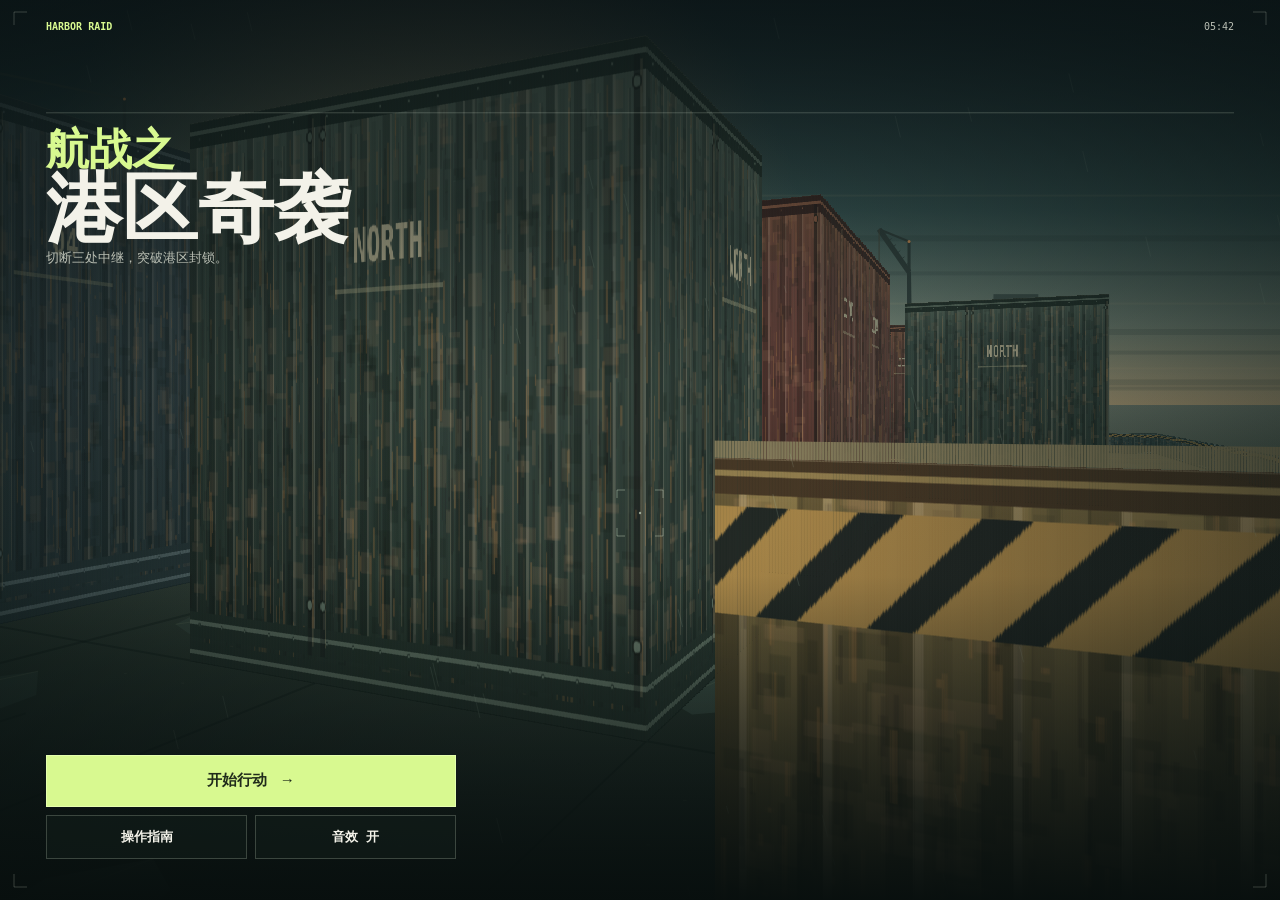
==== harbor-raid.html @ 4935d46f "Publish Harbor Raid mobile playtest" ====
<!doctype html>
<html lang="zh-CN">
<head>
<meta charset="utf-8">
<meta name="viewport" content="width=device-width,initial-scale=1,viewport-fit=cover">
<meta name="theme-color" content="#101e1b">
<title>航战之港区奇袭</title>
<meta name="description" content="竖屏第一人称港区行动。切断三处中继，突破封锁，登船撤离。">
<style>
:root{color-scheme:dark;background:#101e1b}
*{box-sizing:border-box}
html,body{margin:0;width:100%;height:100%;overflow:hidden;overscroll-behavior:none}
body{font-family:system-ui,sans-serif;-webkit-user-select:none;user-select:none}
#field{position:absolute;inset:0;width:100%;height:100%;display:block;touch-action:none;-webkit-tap-highlight-color:transparent}
#safe{position:fixed;visibility:hidden;pointer-events:none;top:env(safe-area-inset-top);right:env(safe-area-inset-right);bottom:env(safe-area-inset-bottom);left:env(safe-area-inset-left)}
#fallback{position:absolute;left:16px;right:16px;bottom:16px;color:#f2d0ad;background:#36261b;padding:14px;font-size:14px}
</style>
</head>
<body>
<canvas id="field" aria-label="航战之港区奇袭，第一人称射击游戏。按回车开始，用 WASD 移动。触屏可长按左下方向键移动、拖动右侧转向。"></canvas>
<div id="safe"></div>
<noscript><p id="fallback">请开启 JavaScript 后重新打开游戏。</p></noscript>
<script>
(() => {
'use strict';
const modules={
"mission.js":function(require,module){
'use strict';

const WIDTH = 36;
const HEIGHT = 29;
const START = { x: 4.5, y: 23.5, yaw: -0.42 };
const BOAT = { x: 32.5, y: 25.5, id: '撤', name: '撤离艇' };
const RELAYS = [
  { x: 11.5, y: 16.5, id: 'A', name: '集装箱堆场' },
  { x: 24.5, y: 9.5, id: 'B', name: '维修仓库' },
  { x: 30.5, y: 19.5, id: 'C', name: '南侧码头' },
];

const grid = Array.from({ length: HEIGHT }, () => new Uint8Array(WIDTH));
function fill(x, y, w, h, material) {
  for (let row = y; row < y + h; row++) grid[row].fill(material, x, x + w);
}
fill(0, 0, WIDTH, 1, 4);
fill(0, HEIGHT - 1, WIDTH, 1, 6);
fill(0, 0, 1, HEIGHT, 4);
fill(WIDTH - 1, 0, 1, HEIGHT, 6);

// Container rows, warehouse walls with three entrances, and quay cargo.
[
  [2, 13, 3, 8, 2], [6, 10, 6, 2, 1], [7, 14, 3, 3, 3],
  [8, 19, 2, 3, 2], [12, 20, 5, 2, 1], [13, 13, 2, 6, 2],
  [16, 8, 2, 8, 3], [11, 5, 6, 2, 2], [3, 5, 3, 4, 1],
  [20, 5, 10, 1, 4], [20, 6, 1, 3, 4], [20, 12, 1, 2, 4],
  [21, 13, 3, 1, 4], [27, 13, 3, 1, 4], [29, 6, 1, 5, 4],
  [29, 12, 1, 1, 4], [22, 7, 2, 1, 5], [26, 10, 2, 1, 5],
  [20, 17, 5, 2, 3], [19, 22, 3, 3, 2], [25, 20, 2, 3, 1],
  [29, 16, 4, 1, 2], [29, 22, 2, 1, 5], [31, 7, 2, 3, 3],
  [13, 25, 3, 1, 5], [24, 25, 2, 1, 5], [33, 22, 1, 2, 5],
  [6, 23, 2, 1, 5],
].forEach(args => fill(...args));

const SPAWNS = [
  [9.5, 12.5], [16.5, 17.5], [13.5, 23.5], [19.5, 10.5],
  [25.5, 15.5], [27.5, 7.5], [32.5, 13.5], [28.5, 24.5],
  [33.5, 19.5], [8.5, 6.5], [18.5, 24.5],
];
const WAVES = [
  ['gull', 'hound', 'gull', 'gull'],
  ['gull', 'hound', 'gull', 'hound', 'gull'],
  ['hound', 'gull', 'gull', 'hound', 'gull', 'hound', 'gull'],
];
const TYPES = {
  gull: { hp: 46, speed: 1.55, reach: 11, damage: 8, radius: 0.58, height: 2.18, interval: 2.35 },
  hound: { hp: 76, speed: 2.7, reach: 1.35, damage: 16, radius: 0.55, height: 0.72, interval: 1.12 },
};
const RADIO = [
  '第一处已断开。敌方增援正在接近。',
  '第二处已断开。小心两侧夹击。',
  '三处中继全部断开。去南侧登船，别停下来。',
];
const MAGAZINE = 24;
const RELOAD = 1.26;
const CUT_TIME = 2.4;
const USE_RANGE = 1.82;
const MAX_NAV = 68;
const TAU = Math.PI * 2;

const clamp = (v, min, max) => Math.max(min, Math.min(max, v));
const angle = v => Math.atan2(Math.sin(v), Math.cos(v));
const distance = (a, b) => Math.hypot(a.x - b.x, a.y - b.y);
const materialAt = (x, y) => grid[y]?.[x] ?? 4;
const walkable = (x, y, r = 0.22) =>
  !materialAt(Math.floor(x - r), Math.floor(y - r)) &&
  !materialAt(Math.floor(x + r), Math.floor(y - r)) &&
  !materialAt(Math.floor(x - r), Math.floor(y + r)) &&
  !materialAt(Math.floor(x + r), Math.floor(y + r));

function ray(x, y, dx, dy, skipCrates = false) {
  let mx = Math.floor(x), my = Math.floor(y);
  const sx = dx < 0 ? -1 : 1, sy = dy < 0 ? -1 : 1;
  const ix = Math.abs(1 / dx), iy = Math.abs(1 / dy);
  let tx = (dx < 0 ? x - mx : mx + 1 - x) * ix;
  let ty = (dy < 0 ? y - my : my + 1 - y) * iy;
  if (!dx) tx = Infinity;
  if (!dy) ty = Infinity;
  for (let i = 0; i < WIDTH + HEIGHT; i++) {
    let side, depth;
    if (tx < ty) { depth = tx; tx += ix; mx += sx; side = 0; }
    else { depth = ty; ty += iy; my += sy; side = 1; }
    const material = materialAt(mx, my);
    if (material && (!skipCrates || material !== 5)) {
      const u = side ? x + dx * depth : y + dy * depth;
      return { depth, material, side, u: u - Math.floor(u), mx, my };
    }
  }
  return { depth: 64, material: 4, side: 0, u: 0, mx, my };
}
function clear(a, b) {
  const d = distance(a, b);
  if (d < 0.03) return true;
  return ray(a.x, a.y, (b.x - a.x) / d, (b.y - a.y) / d).depth > d - 0.06;
}
function slide(body, dx, dy, radius) {
  if (walkable(body.x + dx, body.y, radius)) body.x += dx;
  if (walkable(body.x, body.y + dy, radius)) body.y += dy;
}

function route(from, to) {
  if (!walkable(to.x, to.y)) return null;
  if (clear(from, to)) {
    let direct = true;
    const steps = Math.ceil(distance(from, to) * 5);
    for (let i = 1; i <= steps; i++) {
      if (!walkable(from.x + (to.x - from.x) * i / steps, from.y + (to.y - from.y) * i / steps)) {
        direct = false;
        break;
      }
    }
    if (direct) return [to];
  }
  const start = Math.floor(from.y) * WIDTH + Math.floor(from.x);
  const goal = Math.floor(to.y) * WIDTH + Math.floor(to.x);
  if (start === goal) return [to];
  const previous = new Int16Array(WIDTH * HEIGHT).fill(-1);
  const queue = new Int16Array(WIDTH * HEIGHT);
  let head = 0, tail = 1;
  queue[0] = start;
  previous[start] = start;
  while (head < tail && previous[goal] === -1) {
    const id = queue[head++];
    for (const step of [1, -1, WIDTH, -WIDTH]) {
      const next = id + step;
      if (next < 0 || next >= previous.length || previous[next] !== -1) continue;
      if (materialAt(next % WIDTH, Math.floor(next / WIDTH))) continue;
      previous[next] = id;
      queue[tail++] = next;
    }
  }
  if (previous[goal] === -1) return null;
  const result = [to];
  for (let id = previous[goal]; id !== start; id = previous[id]) {
    result.push({ x: id % WIDTH + 0.5, y: Math.floor(id / WIDTH) + 0.5 });
  }
  return result.reverse();
}

class Mission {
  constructor(feedback) {
    this.feedback = feedback;
    this.mode = 'title';
    this.best = 0;
    this.reset();
  }

  reset() {
    this.player = { ...START, hp: 100, hurtAt: -99, pitch: 0 };
    this.relays = RELAYS.map(relay => ({ ...relay, cut: false }));
    this.path = [];
    this.destination = null;
    this.units = [];
    this.bolts = [];
    this.effects = [];
    this.queue = [];
    this.time = 0;
    this.cutCount = 0;
    this.interaction = null;
    this.ammo = MAGAZINE;
    this.reserve = 120;
    this.reload = 0;
    this.cooldown = 0;
    this.shots = 0;
    this.hits = 0;
    this.weakHits = 0;
    this.kills = 0;
    this.walk = 0;
    this.stepDistance = 0;
    this.motion = 0;
    this.flash = 0;
    this.hitFlash = 0;
    this.hitWeak = false;
    this.hurtFlash = 0;
    this.hurtAngle = 0;
    this.target = null;
    this.radio = '';
    this.radioUntil = 0;
    this.notice = '';
    this.noticeUntil = 0;
    this.firstContact = false;
    this.lowHealth = false;
    this.pursuit = 0;
    this.nextPursuit = 0;
    this.seed = 4207;
  }

  random() {
    this.seed = (Math.imul(this.seed, 1664525) + 1013904223) >>> 0;
    return this.seed / 4294967296;
  }

  deploy() {
    this.reset();
    this.mode = 'play';
    this.say('切断三处中继，再到南侧码头登船。', 5);
    this.spawn('gull', { x: 10.1, y: 21.8 }, true);
    this.spawn('gull', { x: 23.5, y: 15.6 }, true);
    this.spawn('hound', { x: 16.5, y: 17.5 }, true);
  }

  say(message, seconds = 4) {
    this.radio = message;
    this.radioUntil = this.time + seconds;
  }

  show(message, seconds = 2) {
    this.notice = message;
    this.noticeUntil = this.time + seconds;
  }

  go(x, y) {
    const to = { x, y };
    const path = route(this.player, to);
    if (!path) { this.show('该处无法通行'); return false; }
    if (path.length > MAX_NAV) { this.show('请选近一点的地面'); return false; }
    this.interaction = null;
    this.destination = to;
    this.path = path;
    return true;
  }

  stop() {
    this.path = [];
    this.destination = null;
  }

  nearby() {
    if (this.cutCount === this.relays.length && distance(this.player, BOAT) < 2.05 && clear(this.player, BOAT)) return BOAT;
    return this.relays.find(relay => !relay.cut && distance(this.player, relay) <= USE_RANGE && clear(this.player, relay));
  }

  use() {
    const objective = this.nearby();
    if (!objective || this.interaction) return;
    this.stop();
    if (objective === BOAT) {
      this.mode = 'win';
      this.best = !this.best ? this.time : Math.min(this.best, this.time);
      this.feedback('win', this.best);
      return;
    }
    this.interaction = { objective, elapsed: 0 };
    this.feedback('use');
  }

  spawn(type, position, patrol = false) {
    const spec = TYPES[type];
    this.units.push({
      ...position, type, hp: spec.hp, max: spec.hp, phase: this.random() * TAU,
      rest: 0.55 + this.random() * 0.75, alert: !patrol, origin: position,
      heading: 0, hit: 0, wind: 0, path: [], repath: 0, stuck: 0,
    });
  }

  wave() {
    const p = this.player;
    const available = SPAWNS.map(([x, y]) => ({ x, y }))
      .filter(at => distance(p, at) > 6)
      .sort((a, b) => {
        const score = point => Math.abs(distance(p, point) - 9) + (clear(p, point) ? 4 : 0);
        return score(a) - score(b);
      });
    WAVES[this.cutCount - 1].forEach((type, index) => {
      this.queue.push({ type, position: available[index % available.length], at: this.time + 1.35 + index * 0.8 });
    });
    this.say(RADIO[this.cutCount - 1]);
    this.show('检测到增援', 2.5);
  }

  completeCut() {
    const relay = this.interaction.objective;
    relay.cut = true;
    this.interaction = null;
    this.cutCount++;
    this.reserve += 20;
    this.feedback(this.cutCount === this.relays.length ? 'relay-all' : 'relay');
    this.wave();
    if (this.cutCount === this.relays.length) {
      this.pursuit = 4;
      this.nextPursuit = this.time + 10;
    }
  }

  damage(amount, source) {
    if (this.mode !== 'play') return;
    this.player.hp = Math.max(0, this.player.hp - amount);
    this.player.hurtAt = this.time;
    this.hurtFlash = 0.45;
    this.hurtAngle = angle(Math.atan2(source.y - this.player.y, source.x - this.player.x) - this.player.yaw);
    this.feedback('hurt');
    if (this.player.hp <= 0) { this.mode = 'lost'; this.feedback('death'); }
    if (this.player.hp < 31 && !this.lowHealth) {
      this.lowHealth = true;
      this.say('生命过低。绕到掩体后，脱离火力即可恢复。');
    }
  }

  movePlayer(dt, input) {
    const p = this.player;
    const beforeX = p.x, beforeY = p.y;
    const speed = 4.15;
    if (input.forward || input.strafe) {
      this.stop();
      this.interaction = null;
      const scale = speed * dt / Math.max(1, Math.hypot(input.forward, input.strafe));
      slide(p, (Math.cos(p.yaw) * input.forward - Math.sin(p.yaw) * input.strafe) * scale,
        (Math.sin(p.yaw) * input.forward + Math.cos(p.yaw) * input.strafe) * scale, 0.22);
    } else if (this.path.length) {
      const next = this.path[0];
      const d = distance(p, next);
      if (d <= speed * dt) {
        p.x = next.x;
        p.y = next.y;
        this.path.shift();
        if (!this.path.length) this.destination = null;
      } else {
        const scale = speed * dt / d;
        slide(p, (next.x - p.x) * scale, (next.y - p.y) * scale, 0.22);
        if (Math.hypot(p.x - beforeX, p.y - beforeY) < 0.001) this.stop();
      }
    }
    const traveled = Math.hypot(p.x - beforeX, p.y - beforeY);
    this.motion += ((traveled > 0.003 ? 1 : 0) - this.motion) * Math.min(1, dt * 12);
    this.walk += traveled * 3;
    this.stepDistance += traveled;
    if (this.stepDistance >= 1.75) {
      this.stepDistance -= 1.75;
      this.feedback('step');
    }
  }

  findTarget() {
    const p = this.player;
    let best = null;
    for (const unit of this.units) {
      const d = distance(p, unit);
      if (d > 18 || d < 0.05) continue;
      const turn = Math.abs(angle(Math.atan2(unit.y - p.y, unit.x - p.x) - p.yaw));
      const spec = TYPES[unit.type];
      const height = spec.height + (unit.type === 'gull' ? Math.sin(this.time * 4 + unit.phase) * 0.15 : 0);
      const elevation = Math.atan2(height - 1.55, d) - p.pitch;
      const horizontal = Math.atan2(spec.radius, d) + 0.065;
      const vertical = Math.atan2(unit.type === 'gull' ? 0.32 : 0.38, d) + 0.085;
      if (turn > horizontal || Math.abs(elevation) > vertical || !clear(p, unit)) continue;
      const score = turn + Math.abs(elevation) * 0.55 + d * 0.007;
      if (!best || score < best.score) {
        const weak = turn < horizontal * 0.42 && Math.abs(elevation) < vertical * 0.48;
        best = { unit, weak, score };
      }
    }
    return best;
  }

  combat(dt, manualFire) {
    this.target = this.findTarget();
    this.cooldown = Math.max(0, this.cooldown - dt);
    if (this.reload > 0) {
      const before = this.reload;
      this.reload -= dt;
      if (before > .53 && this.reload <= .53) this.feedback('reload-in');
      if (before > .18 && this.reload <= .18) this.feedback('reload-bolt');
      if (this.reload <= 0) {
        const count = Math.min(MAGAZINE - this.ammo, this.reserve);
        this.reserve -= count;
        this.ammo += count;
        this.reload = 0;
      }
      return;
    }
    if (this.ammo < MAGAZINE && this.reserve > 0 && (!this.ammo || (!this.target && this.ammo <= 8))) {
      this.reload = RELOAD;
      this.feedback('reload-out');
      return;
    }
    if ((!this.target && !manualFire) || this.cooldown > 0 || !this.ammo) return;
    this.cooldown = 0.19;
    this.ammo--;
    this.shots++;
    this.flash = 0.085;
    this.feedback('shot');
    const target = this.target;
    if (!target) return;
    const unit = target.unit;
    const damage = target.weak ? 42 : 24;
    unit.hp -= damage;
    unit.alert = true;
    unit.hit = 0.12;
    this.feedback('hit');
    this.hits++;
    if (target.weak) this.weakHits++;
    this.hitFlash = 0.22;
    this.hitWeak = target.weak;
    if (unit.hp <= 0) {
      this.kills++;
      this.reserve += unit.type === 'hound' ? 9 : 5;
      this.effects.push({ x: unit.x, y: unit.y, height: TYPES[unit.type].height, end: this.time + 0.5 });
      this.units.splice(this.units.indexOf(unit), 1);
      this.target = null;
      this.show(target.weak ? '弱点命中 · 已摧毁' : '目标已摧毁', 1.2);
      this.feedback(unit.type + '-kill');
    }
  }

  enemies(dt) {
    const p = this.player;
    if (this.queue.length && this.units.length < 9 && this.queue[0].at <= this.time) {
      const incoming = this.queue.shift();
      this.spawn(incoming.type, incoming.position);
    }
    if (this.pursuit && this.time >= this.nextPursuit && this.units.length < 5 && !this.queue.length) {
      const at = SPAWNS.map(([x, y]) => ({ x, y })).filter(pos => distance(p, pos) > 6)
        .sort((a, b) => distance(p, a) - distance(p, b))[0];
      if (at) this.spawn(this.pursuit % 2 ? 'hound' : 'gull', at);
      this.pursuit--;
      this.nextPursuit = this.time + 7;
    }
    for (const unit of this.units) {
      const spec = TYPES[unit.type], d = distance(p, unit);
      const visible = d < 16 && clear(unit, p);
      unit.hit = Math.max(0, unit.hit - dt);
      if (visible && d < 11) unit.alert = true;
      if (!unit.alert) {
        const orbit = { x: unit.origin.x + Math.sin(this.time * 0.8 + unit.phase) * 0.48,
          y: unit.origin.y + Math.cos(this.time * 0.8 + unit.phase) * 0.48 };
        slide(unit, (orbit.x - unit.x) * dt, (orbit.y - unit.y) * dt, 0.23);
        continue;
      }
      if (!this.firstContact && visible) {
        this.firstContact = true;
        this.feedback('alert');
        this.say('发现机械飞鸥与猎犬。准星靠近敌人时自动开火。', 4);
      }
      unit.rest -= dt;
      if (unit.wind > 0) {
        unit.wind -= dt;
        if (unit.wind <= 0 && visible && d <= spec.reach + 0.2) {
          this.feedback(unit.type + '-fire');
          if (unit.type === 'hound') this.damage(spec.damage, unit);
          else this.bolts.push({ x: unit.x, y: unit.y, height: 2.02,
            dx: (p.x - unit.x) / d, dy: (p.y - unit.y) / d, ttl: 1.4, source: { x: unit.x, y: unit.y } });
        }
        continue;
      }
      if (visible && d < spec.reach && unit.rest <= 0) {
        unit.wind = unit.type === 'gull' ? 0.56 : 0.33;
        unit.rest = spec.interval + this.random() * 0.48;
        continue;
      }
      const gap = unit.type === 'gull' ? 6.0 : 0.85;
      if (visible && d < gap) continue;
      unit.repath -= dt;
      if (unit.repath <= 0) {
        unit.path = route(unit, p) || [];
        unit.repath = 0.7 + this.random() * 0.45;
      }
      const next = unit.path[0];
      if (!next) continue;
      const step = distance(unit, next);
      if (step < 0.13) { unit.path.shift(); continue; }
      const stride = Math.min(step, spec.speed * dt);
      const before = { x: unit.x, y: unit.y };
      slide(unit, (next.x - unit.x) * stride / step, (next.y - unit.y) * stride / step, 0.2);
      unit.stuck = distance(before, unit) < 0.001 ? unit.stuck + dt : 0;
      if (unit.stuck > 0.2) unit.repath = 0;
    }
    this.bolts = this.bolts.filter(bolt => {
      bolt.ttl -= dt;
      const stride = 10.5 * dt;
      if (ray(bolt.x, bolt.y, bolt.dx, bolt.dy).depth < stride) return false;
      bolt.x += bolt.dx * stride;
      bolt.y += bolt.dy * stride;
      bolt.height = Math.max(1.35, bolt.height - dt * 0.62);
      if (distance(p, bolt) < 0.38) { this.damage(TYPES.gull.damage, bolt.source); return false; }
      return bolt.ttl > 0;
    });
    this.effects = this.effects.filter(effect => effect.end > this.time);
  }

  update(dt, input) {
    if (this.mode !== 'play') return;
    const p = this.player;
    this.time += dt;
    this.flash = Math.max(0, this.flash - dt);
    this.hitFlash = Math.max(0, this.hitFlash - dt);
    this.hurtFlash = Math.max(0, this.hurtFlash - dt);
    this.movePlayer(dt, input);
    if (this.interaction) {
      if (this.nearby() !== this.interaction.objective) this.interaction = null;
      else {
        this.interaction.elapsed += dt;
        if (this.interaction.elapsed >= CUT_TIME) this.completeCut();
      }
    }
    this.combat(dt, input.fire);
    this.enemies(dt);
    if (this.time - p.hurtAt > 4 && this.mode === 'play') p.hp = Math.min(100, p.hp + dt * 25);
  }
}

module.exports = { Mission, WIDTH, HEIGHT, RELAYS, BOAT, TYPES, CUT_TIME, MAGAZINE,
  clamp, angle, distance, ray, clear, materialAt, walkable, route };

},
"view.js":function(require,module){
'use strict';

const { WIDTH, HEIGHT, BOAT, TYPES, CUT_TIME, MAGAZINE, clamp, angle, distance, ray, materialAt } = require('./mission.js');

const C = {
  text: '#f3f2e9', muted: '#b9beb3', dim: '#8a938c', mint: '#d8f990',
  orange: '#ffb45f', red: '#ff765a', line: 'rgba(216,230,208,.22)', plate: 'rgba(13,22,21,.86)',
};
const WALLS = [
  null, ['#815045', '#ae6e50', '#462a25', 3.45], ['#46574e', '#718372', '#29362e', 3.25],
  ['#52626b', '#75888b', '#303f43', 3.75], ['#4c5049', '#6a7065', '#292e2d', 4.1],
  ['#74643f', '#9c8552', '#4b3a27', 1.45], ['#3f5554', '#688380', '#293d3d', 0.65],
];
const FONT = 'sans-serif';
const MONO = 'monospace';
const EYE = 1.55;

function shape(ctx, points, fill, stroke, lineWidth = 1) {
  ctx.beginPath();
  points.forEach(([x, y], i) => i ? ctx.lineTo(x, y) : ctx.moveTo(x, y));
  ctx.closePath();
  if (fill) { ctx.fillStyle = fill; ctx.fill(); }
  if (stroke) { ctx.lineWidth = lineWidth; ctx.strokeStyle = stroke; ctx.stroke(); }
}
function line(ctx, x, y, toX, toY, color, width = 1) {
  ctx.beginPath(); ctx.moveTo(x, y); ctx.lineTo(toX, toY);
  ctx.lineWidth = width; ctx.strokeStyle = color; ctx.stroke();
}
function rect(ctx, x, y, w, h, fill) {
  if (w <= 0 || h <= 0) return;
  ctx.fillStyle = fill; ctx.fillRect(x, y, w, h);
}
function label(ctx, text, x, y, opts = {}) {
  ctx.fillStyle = opts.color || C.text;
  ctx.font = `${opts.weight || 500} ${opts.size || 12}px ${opts.mono ? MONO : FONT}`;
  ctx.textAlign = opts.align || 'left';
  ctx.textBaseline = 'middle';
  ctx.fillText(String(text), x, y, opts.max || 2000);
}
function gradient(ctx, x, y, toX, toY, stops) {
  const result = ctx.createLinearGradient(x, y, toX, toY);
  stops.forEach(([position, color]) => result.addColorStop(position, color));
  return result;
}
function circle(ctx, x, y, r, color, stroke, width = 1) {
  ctx.beginPath(); ctx.arc(x, y, r, 0, 2 * Math.PI);
  if (color) { ctx.fillStyle = color; ctx.fill(); }
  if (stroke) { ctx.strokeStyle = stroke; ctx.lineWidth = width; ctx.stroke(); }
}
function diamond(ctx, x, y, r, fill, stroke) {
  shape(ctx, [[x, y-r], [x+r, y], [x, y+r], [x-r, y]], fill, stroke);
}
function brackets(ctx, x, y, w, h, color, n = 7) {
  for (const [cx, cy, sx, sy] of [[x,y,1,1], [x+w,y,-1,1], [x,y+h,1,-1], [x+w,y+h,-1,-1]]) {
    line(ctx, cx, cy, cx + sx*n, cy, color);
    line(ctx, cx, cy, cx, cy + sy*n, color);
  }
}
function formatTime(s) {
  return `${String(Math.floor(s / 60)).padStart(2, '0')}:${String(Math.floor(s % 60)).padStart(2, '0')}`;
}
function seeded(seed) {
  let state = seed;
  return () => {
    state = (Math.imul(state, 1664525) + 1013904223) >>> 0;
    return state / 4294967296;
  };
}

function wallTexture(surface, id, variant) {
  const ctx = surface.getContext('2d'), w = 64, h = 128;
  const [base, light, dark] = WALLS[id], rng = seeded(id * 71 + variant * 173);
  ctx.scale(surface.width / w, surface.height / h);
  rect(ctx, 0, 0, w, h, gradient(ctx, 0, 0, 0, h, [[0, light], [0.2, base], [1, dark]]));
  for (let x = 0; x < w; x += id === 4 ? 16 : 10) {
    rect(ctx, x, 6, 3, h - 12, 'rgba(0,0,0,.25)');
    rect(ctx, x+3, 6, 1, h - 12, 'rgba(255,233,203,.18)');
    rect(ctx, x+5, 7, 2, h - 16, 'rgba(0,0,0,.07)');
  }
  for (let i = 0; i < 180; i++) {
    const x = rng()*w, y = rng()*h;
    rect(ctx, x, y, 1+rng()*5, 1+rng()*6, i % 2 ? 'rgba(225,174,123,.12)' : 'rgba(21,24,22,.17)');
  }
  for (let i = 0; i < 310; i++) {
    const x = rng() * w, y = 4 + rng() * 118;
    const stain = i % 3 ? 'rgba(31,25,21,.19)' : 'rgba(215,147,85,.29)';
    rect(ctx, x, y, .28 + rng() * .55, .6 + rng() * 16, stain);
  }
  for (const y of [0, 116, 123]) {
    rect(ctx, 0, y, w, 6, dark);
    rect(ctx, 0, y+2, w, 1, light);
  }
  if (id < 4 && variant === 0) {
    label(ctx, ['','JI MAO','NORTH','04'][id], 32, 34, { size: 10, color: '#d9cfab', align: 'center', mono: true, weight: 800 });
    rect(ctx, 9, 42, 46, 1, 'rgba(219,211,167,.42)');
  }
  if (id <= 3) {
    for (let x=8; x<w; x+=10) {
      rect(ctx,x,9,.35,104,'rgba(222,192,151,.24)');
      rect(ctx,x+.65,9,.32,104,'rgba(23,24,21,.24)');
    }
    for (const y of [4,119]) {
      for (let x=5; x<w; x+=12) circle(ctx,x,y,.46,light,dark,.23);
    }
    const edge = variant === 0 ? 2 : 60;
    rect(ctx,edge,3,2,119,'rgba(27,28,24,.42)');
    rect(ctx,edge+2,4,.7,116,'rgba(220,194,148,.28)');
    for (const y of [8,111]) circle(ctx,edge+1,y,1.25,light,'rgba(23,26,22,.72)',.5);
  }
  if (id === 4 && variant === 1) {
    rect(ctx, 4, 17, 56, 29, '#292f2d');
    for (let i = 0; i < 4; i++) rect(ctx, 7+i*13, 20, 10, 22, i === 2 ? '#6c7260' : '#3b4b43');
  }
  if (id >= 5) {
    rect(ctx, 0, 8, w, 18, '#242926');
    for (let i = -16; i < 68; i += 13) shape(ctx, [[i,26],[i+8,26],[i+20,8],[i+12,8]], '#b18c4c');
  }
}

function unitSprite(surface, kind, hot) {
  const ctx = surface.getContext('2d');
  ctx.scale(surface.width / 128, surface.height / 90);
  const glow = hot ? '#ffead0' : '#ff6846';
  const metal = hot ? '#c98c64' : '#7a8377';
  const dark = '#222a2a', edge = '#c4b89e';
  const g = ctx.createRadialGradient(64, 45, 0, 64, 45, hot ? 52 : 28);
  g.addColorStop(0, hot ? 'rgba(255,111,60,.63)' : 'rgba(255,105,62,.27)');
  g.addColorStop(1, 'rgba(255,105,62,0)');
  circle(ctx,64,45,hot ? 52 : 28,g);
  if (kind === 'gull') {
    shape(ctx, [[4,33],[25,29],[51,39],[77,39],[104,29],[124,33],[112,49],[87,52],[71,60],[56,60],[41,52],[16,49]], dark, '#141a19', 2);
    shape(ctx, [[7,33],[28,32],[53,42],[48,49],[27,44],[14,43]], metal, '#a39f84');
    shape(ctx, [[121,33],[100,32],[75,42],[80,49],[101,44],[114,43]], metal, '#a39f84');
    for (const x of [18, 27, 92, 101]) rect(ctx,x,39,9,2,'#383e3b');
    shape(ctx, [[53,38],[64,28],[75,38],[78,49],[70,59],[57,59],[50,49]], '#4b5045', edge, 1.5);
    shape(ctx, [[53,51],[59,47],[69,47],[75,51],[69,58],[59,58]], '#191b1a');
    circle(ctx,64,47,hot ? 8 : 5,'#a44032', '#f39160', 2);
    circle(ctx,64,47,hot ? 4 : 2.7,glow);
    rect(ctx,17,45,9,2,'#f99651'); rect(ctx,102,45,9,2,'#f99651');
  } else {
    shape(ctx, [[20,59],[31,37],[44,42],[39,61],[33,73],[36,87],[20,87],[16,78]], dark, '#1a1c1a', 2);
    shape(ctx, [[108,59],[97,37],[84,42],[89,61],[95,73],[92,87],[108,87],[112,78]], dark, '#1a1c1a', 2);
    shape(ctx, [[28,39],[43,30],[85,30],[100,39],[101,53],[87,64],[41,64],[27,53]], '#424b43', '#91927d', 2);
    shape(ctx, [[39,52],[47,36],[58,42],[70,42],[81,36],[89,52],[82,70],[70,75],[58,75],[46,70]], metal, dark, 2);
    shape(ctx, [[49,55],[57,49],[71,49],[79,55],[75,62],[53,62]], dark);
    line(ctx,53,56,60,58,glow,2.5); line(ctx,68,58,75,56,glow,2.5);
    rect(ctx,59,66,10,4,'#252724');
    for (const x of [26,101]) circle(ctx,x,56,4,'#ab8260','#343b36',2);
  }
}

function relaySprite(surface, cut) {
  const ctx = surface.getContext('2d');
  ctx.scale(surface.width / 96, surface.height / 116);
  const signal = cut ? '#d8f990' : '#ff9c53';
  const halo = ctx.createRadialGradient(48,39,0,48,39,40);
  halo.addColorStop(0, cut ? 'rgba(190,255,125,.25)' : 'rgba(255,140,64,.43)');
  halo.addColorStop(1, 'rgba(255,140,64,0)');
  circle(ctx,48,39,40,halo);
  shape(ctx, [[16,107],[30,97],[75,97],[83,107],[73,115],[27,115]], '#222c27', '#4b5e54', 2);
  shape(ctx, [[24,56],[37,47],[77,49],[76,105],[27,105]], '#252e2a', '#161c1b', 3);
  shape(ctx, [[27,56],[64,56],[64,104],[27,104]], '#596555', '#86917b', 2);
  shape(ctx, [[64,56],[77,49],[76,105],[64,104]], '#333f38', '#536451', 1.5);
  rect(ctx,34,62,23,17,'#242e27'); rect(ctx,37,65,17,10,signal);
  rect(ctx,39,67,12,1,'#252c24'); rect(ctx,39,71,7,1,'#252c24');
  for (let i=0;i<5;i++) rect(ctx,34,85+i*3,23,1,'#2e3931');
  line(ctx,57,49,57,15,'#191e1c',4); line(ctx,57,15,65,8,'#777e69',2);
  circle(ctx,65,8,3,signal);
}

function boatSprite(surface) {
  const ctx = surface.getContext('2d');
  ctx.scale(surface.width / 140, surface.height / 122);
  shape(ctx, [[4,95],[34,102],[110,102],[136,91],[133,106],[120,119],[28,119],[13,111]], '#465c52', '#141f1d', 2);
  shape(ctx, [[27,101],[39,87],[100,87],[120,98],[104,107],[39,107]], '#838879', '#acaa8c', 1);
  shape(ctx, [[52,91],[54,60],[88,60],[103,91]], '#b6ad93', '#323f36', 2);
  shape(ctx, [[59,67],[84,67],[93,80],[59,80]], '#344b47', '#788a76', 1);
  line(ctx,68,61,68,32,'#a7b19a',2); line(ctx,56,39,86,39,'#a7b19a',2);
  circle(ctx,68,32,4,'#d8f990');
  line(ctx,19,111,126,111,'#e3aa5a',2);
}

class View {
  constructor(ctx, createSurface) {
    this.ctx = ctx;
    this.buttons = [];
    this.textures = WALLS.map((material, id) => material && [0,1].map(variant => {
      const surface = createSurface(256,512);
      wallTexture(surface,id,variant);
      return surface;
    }));
    this.sprites = {};
    for (const kind of ['gull','hound','relay','boat']) {
      this.sprites[kind] = [false,true].map(hot => {
        const surface = createSurface(kind === 'relay' ? 288 : kind === 'boat' ? 420 : 384, kind === 'relay' ? 348 : kind === 'boat' ? 366 : 270);
        if (kind === 'relay') relaySprite(surface,hot);
        else if (kind === 'boat') boatSprite(surface);
        else unitSprite(surface,kind,hot);
        return surface;
      });
    }
    const rng = seeded(1130);
    this.rain = Array.from({length:52}, () => [rng(),rng(),rng(),rng()]);
    this.grain = Array.from({length:100}, () => [rng(),rng(),rng()]);
    this.puddles = [];
    for (let y=2; y<HEIGHT-1; y+=2) {
      for (let x=2; x<WIDTH-1; x+=2) {
        const px=x+rng(), py=y+rng();
        if (materialAt(Math.floor(px),Math.floor(py))) continue;
        this.puddles.push([px,py,.2+rng()*.75,.18+rng()*.5,rng()]);
      }
    }
    this.cranes = [
      [11,-4,8,11], [22,-2,10,9], [31,3,8,10], [38,12,10,12], [40,20,7,9], [35,34,9,11],
    ];
    this.gantry = [
      [22,1,5], [25,1,6.2], [30,2,5.2], [32,2,6.5], [34,3,4.8], [39,5,5], [40,9,4], [42,15,5], [41,24,6],
    ];
  }

  resize(w, h, safe, highQuality, rayStep) {
    this.w = w; this.h = h;
    this.safe = safe;
    this.left = safe.left + 14;
    this.right = w - safe.right - 14;
    this.top = safe.top + 12;
    this.bottom = h - safe.bottom - 13;
    this.focal = Math.min(w * 0.86, h * 0.92);
    this.highQuality = highQuality;
    this.stride = Math.max(rayStep, w / (highQuality ? 840 : 500));
    this.depth = new Float32Array(Math.ceil(w / this.stride));
  }

  camera(game, clock) {
    const p = game.player;
    this.px = p.x; this.py = p.y;
    const yaw = p.yaw + (game.mode === 'title' ? Math.sin(clock*0.12)*0.055 : 0);
    this.yaw = yaw;
    this.fx = Math.cos(yaw); this.fy = Math.sin(yaw);
    this.rx = -this.fy; this.ry = this.fx;
    const tilt = Math.tan(p.pitch) * this.focal;
    this.horizon = this.h * 0.45 + tilt + Math.sin(game.walk * 2) * game.motion * 2.8;
  }

  project(x, y, z) {
    const dx = x - this.px, dy = y - this.py;
    const depth = dx * this.fx + dy * this.fy;
    if (depth <= 0.05) return null;
    const across = dx * this.rx + dy * this.ry;
    return { x: this.w / 2 + across * this.focal / depth, y: this.horizon + (EYE-z) * this.focal / depth, depth };
  }

  sky() {
    const ctx = this.ctx, w = this.w, h = this.h;
    const horizon = clamp(this.horizon, 50, h-40);
    rect(ctx,0,0,w,horizon+2,gradient(ctx,0,0,0,horizon,[[0,'#18282e'],[0.52,'#426260'],[0.8,'#809081'],[1,'#b7a47d']]));
    const sunAngle = angle(-0.68-this.yaw);
    const sunX = w/2 + Math.tan(clamp(sunAngle,-1.3,1.3))*this.focal;
    const sunY = this.horizon - this.focal * 0.15;
    if (Math.abs(sunAngle)<1.1) {
      const glow = ctx.createRadialGradient(sunX,sunY,1,sunX,sunY,this.focal*0.48);
      glow.addColorStop(0,'rgba(255,207,129,.79)'); glow.addColorStop(0.23,'rgba(241,174,103,.32)');
      glow.addColorStop(1,'rgba(255,180,100,0)');
      circle(ctx,sunX,sunY,this.focal*0.48,glow);
      circle(ctx,sunX,sunY,this.focal*0.033,'#eadbb0');
    }
    for (let i=0;i<10;i++) {
      const y = this.horizon-(16+i*i*2.4);
      const offset = Math.sin(i*31.7+this.yaw*0.5)*w*0.36;
      rect(ctx,offset,y,w*1.5,2+(i%3)*2, i%3 ? 'rgba(32,49,50,.16)' : 'rgba(209,191,145,.11)');
    }
    const skyline = this.gantry;
    for (const [x,y,z] of skyline) {
      const at = this.project(x,y,z);
      if (!at || at.depth < 5) continue;
      const ww = this.focal * 1.8 / at.depth;
      rect(ctx,at.x-ww/2,at.y,ww,this.horizon-at.y+22,'#475953');
      for (let i=0;i<3;i++) rect(ctx,at.x-ww*.27,at.y+5+i*6,ww*.24,1,'rgba(214,177,108,.25)');
    }
    for (const [x,y,z,arm] of this.cranes) {
      const near = this.project(x,y,0), head = this.project(x,y,z), far = this.project(x-arm,y,z);
      const foot = this.project(x+1.1,y,0), brace = this.project(x,y,z*.63), apex = this.project(x,y,z+1.25);
      if (!near || !head || !far || !foot || !brace || !apex || near.depth < 3 || far.depth < 3) continue;
      const color = '#374743', thick = clamp(this.focal/near.depth*.16,1,4);
      line(ctx,near.x,near.y,head.x,head.y,color,thick);
      line(ctx,foot.x,foot.y,head.x,head.y,color,thick);
      line(ctx,head.x,head.y,far.x,far.y,color,thick*1.4);
      line(ctx,apex.x,apex.y,far.x,far.y,color,thick*.58);
      line(ctx,apex.x,apex.y,brace.x,brace.y,color,thick*.8);
      const cable = this.project(x-arm,y,z*.45);
      if (cable) line(ctx,far.x,far.y,cable.x,cable.y,'#4e5345',1);
      for (let j=1;j<7;j++) {
        const at = j/7;
        const xx = head.x+(far.x-head.x)*at, yy = head.y+(far.y-head.y)*at;
        line(ctx,xx,yy,xx+4,yy-3,color,0.8);
      }
      circle(ctx,apex.x,apex.y,1.5,'#e9a15f');
    }
  }

  ground() {
    const ctx = this.ctx, w = this.w, h = this.h;
    const top = clamp(this.horizon,0,h-1);
    rect(ctx,0,top,w,h-top,gradient(ctx,0,top,0,h,[[0,'#727e70'],[.15,'#4a574c'],[.52,'#303d34'],[1,'#1d2724']]));
    const near = this.py > 23 || this.px > 31;
    const center = this.horizon;
    if (this.highQuality) {
      for (let tile=2; tile<Math.max(WIDTH,HEIGHT); tile+=2) {
        if (tile<WIDTH) this.groundLine(tile,1,tile,HEIGHT-1,'rgba(12,24,21,.34)');
        if (tile<HEIGHT) this.groundLine(1,tile,WIDTH-1,tile,'rgba(12,24,21,.34)');
      }
      for (const [x,y,rw,rh,seed] of this.puddles) {
        const depth=(x-this.px)*this.fx+(y-this.py)*this.fy;
        if (depth<1.25 || depth>22 || Math.abs((x-this.px)*this.rx+(y-this.py)*this.ry)>depth*.76+1) continue;
        const points=[[-rw,-rh*.2],[-rw*.6,-rh*.75],[rw*.26,-rh],[rw,-rh*.25],[rw*.66,rh*.53],[-rw*.3,rh*.8]]
          .map(([dx,dy])=>this.project(x+dx,y+dy,.008));
        if (!points.every(Boolean)) continue;
        shape(ctx,points.map(at=>[at.x,at.y]),seed>.48?'rgba(113,146,135,.28)':'rgba(91,121,110,.24)');
        line(ctx,points[1].x,points[1].y,points[3].x,points[3].y,'rgba(178,186,143,.16)',1);
        if (depth<9) this.groundLine(x-rw,y+rh,x+rw*.42,y+rh*.94,'rgba(11,25,20,.27)');
      }
    } else {
      for (let d=2;d<38;d+=d<8?1:3) {
        const y=center+EYE*this.focal/d;
        if(y>=top && y<=h) rect(ctx,0,y,w,1,'rgba(11,22,22,.17)');
      }
    }
    for (const [gx, gy, gz] of this.grain) {
      const y=top+gy*(h-top);
      rect(ctx,gx*w,y,1+gz*3,1,gz<.5?'rgba(14,25,23,.14)':'rgba(186,196,157,.1)');
    }
    const laneLines = [[2,24.6,33,24.6],[2,25.1,33,25.1],[10.5,13,10.5,19],[24.1,15,24.1,24],[31.7,15,31.7,28]];
    for (const [ax,ay,bx,by] of laneLines) {
      for (let i=0;i<12;i++) {
        const from=i/12, to=(i+.82)/12;
        const a=this.project(ax+(bx-ax)*from,ay+(by-ay)*from,0.01);
        const b=this.project(ax+(bx-ax)*to,ay+(by-ay)*to,0.01);
        if (!a || !b || a.depth<.25 || b.depth<.25) continue;
        line(ctx,a.x,a.y,b.x,b.y,near?'rgba(212,174,91,.4)':'rgba(205,173,91,.29)',clamp(this.focal/a.depth*.025,.5,3));
      }
    }
  }

  groundLine(ax,ay,bx,by,color) {
    const near=.45;
    const ad=(ax-this.px)*this.fx+(ay-this.py)*this.fy;
    const bd=(bx-this.px)*this.fx+(by-this.py)*this.fy;
    if (ad<near && bd<near) return;
    if (ad<near) { const t=(near-ad)/(bd-ad); ax+=(bx-ax)*t; ay+=(by-ay)*t; }
    if (bd<near) { const t=(near-bd)/(ad-bd); bx+=(ax-bx)*t; by+=(ay-by)*t; }
    const a=this.project(ax,ay,.004), b=this.project(bx,by,.004);
    if (!a || !b || (a.x<0 && b.x<0) || (a.x>this.w && b.x>this.w)) return;
    line(this.ctx,a.x,a.y,b.x,b.y,color,clamp(this.focal/Math.min(a.depth,b.depth)*.015,.5,2));
  }

  wallColumn(hit,x,dx,dy) {
    const ctx=this.ctx, f=this.focal;
    const d=Math.max(.06,hit.depth), height=WALLS[hit.material][3]*f/d;
    const end=this.horizon+EYE*f/d, top=end-height;
    const drawTop=Math.max(0,top), drawEnd=Math.min(this.h,end), drawH=drawEnd-drawTop;
    if(drawH<=0)return;
    const texture=this.textures[hit.material][(hit.mx*3+hit.my*5)&1];
    const sy=(drawTop-top)*texture.height/height, sh=drawH*texture.height/height;
    const reverse=hit.side ? dy>0 : dx<0;
    const u=(reverse ? 1-hit.u : hit.u)*texture.width;
    ctx.drawImage(texture,Math.min(texture.width-1,Math.floor(u)),sy,1,sh,x,drawTop,this.stride+.1,drawH+.12);
    const fog=clamp(d/59+(hit.side?.16:0),0,.7);
    rect(ctx,x,drawTop,this.stride+.1,drawH,`rgba(49,66,61,${fog})`);
    if(this.highQuality) {
      const edge=clamp(2.4/d,.4,2.5);
      rect(ctx,x,top,this.stride+.1,edge,'rgba(225,208,167,.24)');
      rect(ctx,x,end-edge,this.stride+.1,edge,'rgba(6,14,13,.46)');
    }
  }

  walls() {
    const f=this.focal;
    for (let i=0;i<this.depth.length;i++) {
      const x=i*this.stride, plane=(x+this.stride/2-this.w/2)/f;
      const dx=this.fx+this.rx*plane, dy=this.fy+this.ry*plane;
      const hit=ray(this.px,this.py,dx,dy);
      this.depth[i]=hit.depth;
      if (this.highQuality && hit.material===5) {
        this.wallColumn(ray(this.px,this.py,dx,dy,true),x,dx,dy);
        const z=WALLS[5][3];
        const top=this.horizon+(EYE-z)*f/Math.max(.06,hit.depth);
        const end=this.horizon+(EYE-z)*f/(hit.depth+.75);
        rect(this.ctx,x,end,this.stride+.1,top-end,'#8a805e');
      }
      this.wallColumn(hit,x,dx,dy);
    }
  }

  visibleAt(at) {
    return at.x >= 0 && at.x < this.w && at.depth < (this.depth[Math.floor(at.x / this.stride)] ?? Infinity)+0.08;
  }

  billboard(image, at, worldWidth, worldHeight, alpha=1) {
    const ctx=this.ctx, w=worldWidth*this.focal/at.depth, h=worldHeight*this.focal/at.depth;
    const x=at.x-w/2, y=at.y-h/2;
    if (x>this.w || x+w<0 || y>this.h || y+h<0 || w<1) return;
    const begin=Math.max(0,Math.floor(x/this.stride));
    const end=Math.min(this.depth.length,Math.ceil((x+w)/this.stride));
    ctx.globalAlpha=alpha;
    let visibleStart=-1;
    for (let i=begin;i<=end;i++) {
      if (i<end && at.depth < this.depth[i]+.08) {
        if (visibleStart<0) visibleStart=i;
      } else if (visibleStart>=0) {
        const l=Math.max(x,visibleStart*this.stride), r=Math.min(x+w,i*this.stride);
        if (r>l) ctx.drawImage(image,(l-x)*image.width/w,0,(r-l)*image.width/w,image.height,l,y,r-l,h);
        visibleStart=-1;
      }
    }
    ctx.globalAlpha=1;
  }

  worldObjects(game) {
    const ctx=this.ctx, items=[];
    for (const relay of game.relays) {
      const at=this.project(relay.x,relay.y,1.01);
      if (at) items.push({ at, image:this.sprites.relay[+relay.cut], w:1.57, h:1.98 });
    }
    const boat=this.project(BOAT.x,BOAT.y,1.03);
    if (boat) items.push({ at:boat, image:this.sprites.boat[0], w:3.05, h:2.65 });
    for (const unit of game.units) {
      const gull=unit.type==='gull';
      const z=TYPES[unit.type].height+(gull?Math.sin(game.time*4+unit.phase)*.15:0);
      const at=this.project(unit.x,unit.y,z);
      if (at) items.push({ at, image:this.sprites[unit.type][+(unit.wind>0 || unit.hit>0)], w:gull?1.54:1.58, h:gull?1.08:1.15, unit });
    }
    items.sort((a,b)=>b.at.depth-a.at.depth);
    for (const item of items) {
      const { at, unit }=item;
      if (this.highQuality && this.visibleAt(at)) {
        const ground=this.horizon+EYE*this.focal/at.depth;
        const shadow=clamp(item.w*this.focal/at.depth*.37,2,48);
        ctx.save();
        ctx.translate(at.x,ground);
        ctx.scale(1,.28);
        circle(ctx,0,0,shadow,unit?.type==='gull'?'rgba(10,21,18,.24)':'rgba(10,21,18,.44)');
        ctx.restore();
      }
      this.billboard(item.image,at,item.w,item.h,clamp(1-at.depth*.014,.55,1));
      if (!unit || !this.visibleAt(at) || at.depth>15 || !unit.alert) continue;
      const y=at.y-item.h*this.focal/at.depth*.28-8;
      const width=clamp(86/at.depth,15,42);
      rect(ctx,at.x-width/2,y,width,3,'rgba(10,20,18,.8)');
      rect(ctx,at.x-width/2,y,width*unit.hp/unit.max,2,unit.wind>0?'#ffe1a2':C.orange);
      if (unit.wind>0) diamond(ctx,at.x,y-7,3.5,C.red);
    }
    for (const bolt of game.bolts) {
      const at=this.project(bolt.x,bolt.y,bolt.height);
      if (!at || !this.visibleAt(at)) continue;
      const r=clamp(22/at.depth,2,9);
      circle(ctx,at.x,at.y,r*2,'rgba(255,112,48,.27)');
      circle(ctx,at.x,at.y,r,'#ffbd7c');
      circle(ctx,at.x,at.y,r*.45,'#fff2b9');
    }
    for (const effect of game.effects) {
      const at=this.project(effect.x,effect.y,effect.height);
      if (!at || !this.visibleAt(at)) continue;
      const t=(effect.end-game.time)*2, r=clamp(130/at.depth,5,47);
      ctx.globalAlpha=t;
      circle(ctx,at.x,at.y,r*(1.1-t*.5),'rgba(255,125,51,.45)');
      for (let i=0;i<9;i++) {
        const a=i*2.39, size=r*(1.1-t);
        line(ctx,at.x+Math.cos(a)*size*.35,at.y+Math.sin(a)*size*.35,at.x+Math.cos(a)*size,at.y+Math.sin(a)*size,'#ffc275',1.5);
      }
      ctx.globalAlpha=1;
    }
    if (game.destination) {
      const at=this.project(game.destination.x,game.destination.y,.025);
      if (at && this.visibleAt(at)) {
        const r=clamp(74/at.depth,6,21);
        shape(ctx,[[at.x,at.y-r*.38],[at.x+r,at.y],[at.x,at.y+r*.38],[at.x-r,at.y]],'rgba(216,249,144,.13)',C.mint);
      }
    }
  }

  weather(clock, reduced) {
    const ctx=this.ctx,w=this.w,h=this.h;
    ctx.beginPath();
    for (let i=0;i<(reduced?20:this.rain.length);i++) {
      const [x,y,s,l]=this.rain[i];
      const a=((x+(clock*.06*(1+s)))%1)*w, b=((y+clock*(.47+s*.26))%1)*h;
      ctx.moveTo(a,b);ctx.lineTo(a+2+l*4,b+7+l*18);
    }
    ctx.strokeStyle='rgba(188,210,190,.23)';ctx.lineWidth=0.72;ctx.stroke();
    const v=ctx.createRadialGradient(w*.51,h*.45,Math.min(w,h)*.18,w*.51,h*.45,Math.max(w,h)*.64);
    v.addColorStop(0,'rgba(5,15,15,0)');v.addColorStop(1,'rgba(5,15,15,.67)');
    rect(ctx,0,0,w,h,v);
  }

  weapon(game) {
    const ctx=this.ctx, w=this.w, h=this.h;
    const size=clamp(Math.min(w,h)*.42,116,240);
    const bob=game.motion*Math.sin(game.walk)*6;
    const reload=game.reload?Math.sin(game.reload/1.26*Math.PI)*size*.32:0;
    ctx.save();
    ctx.translate(w*.5+size*.18+bob,h-size*.92+reload+game.flash*70);
    ctx.scale(size/180,size/180);
    shape(ctx,[[-8,151],[-17,115],[23,79],[64,87],[101,110],[123,156],[142,187],[-19,187]],'#232e28','#111b19',3);
    shape(ctx,[[-20,168],[-13,137],[13,118],[34,124],[35,156],[14,188],[-29,190]],'#3b493b','#1f2921',2);
    shape(ctx,[[48,100],[48,61],[38,52],[37,27],[42,23],[59,24],[66,47],[79,64],[89,111],[115,160],[76,189],[30,184],[17,139]],'#232d2b','#101716',3);
    shape(ctx,[[37,31],[43,21],[56,20],[63,26],[65,57],[72,63],[80,111],[97,154],[67,168],[41,154],[38,122],[43,83]],'#4b5750','#171d1b',2);
    shape(ctx,[[54,26],[63,26],[65,57],[72,63],[80,111],[97,154],[70,168],[62,122],[59,74]],'#313c36');
    shape(ctx,[[35,80],[49,69],[65,76],[72,103],[54,114],[37,104]],'#19221e','#7d8879',2);
    shape(ctx,[[41,82],[49,77],[59,81],[62,94],[53,101],[42,96]],'#304840','#929d82',1.6);
    line(ctx,48,90,54,90,'#e7ad64',1.2);
    for(let i=0;i<4;i++) line(ctx,43,115+i*7,60+i*2,114+i*7,'#687467',2);
    shape(ctx,[[66,135],[89,131],[106,143],[118,159],[112,178],[88,171],[70,155]],'#655b44','#242c23',2);
    shape(ctx,[[89,154],[123,149],[149,184],[116,192],[92,174]],'#35453a','#182820',2);
    if(game.flash>0) {
      const glow=ctx.createRadialGradient(47,20,2,47,20,57);
      glow.addColorStop(0,'rgba(255,214,129,.94)');glow.addColorStop(1,'rgba(255,145,53,0)');
      circle(ctx,47,20,57,glow);
      shape(ctx,[[41,22],[31,2],[42,7],[47,-22],[54,6],[68,-5],[58,15],[62,24]],'#fff0a8');
    }
    ctx.restore();
  }

  button(id,text,x,y,w,h,kind='outline') {
    const ctx=this.ctx;
    const fill=kind==='primary'?C.mint:kind==='dark'?'rgba(13,24,21,.91)':'rgba(17,28,25,.62)';
    rect(ctx,x,y,w,h,fill);
    ctx.lineWidth=1;ctx.strokeStyle=kind==='primary'?'#e5ffae':C.line;ctx.strokeRect(x+.5,y+.5,w-1,h-1);
    label(ctx,text,x+w/2,y+h/2,{size:kind==='primary'?15:13,weight:700,align:'center',color:kind==='primary'?'#202b1b':C.text,max:w-12});
    if(id) this.buttons.push({id,x,y,w,h});
  }

  hit(x,y) {
    return [...this.buttons].reverse().find(b=>x>=b.x && x<=b.x+b.w && y>=b.y && y<=b.y+b.h);
  }

  drawMap(game,x,y,w,h,expanded) {
    const ctx=this.ctx;
    const s=Math.min(w/WIDTH,h/HEIGHT), ox=x+(w-WIDTH*s)/2, oy=y+(h-HEIGHT*s)/2;
    rect(ctx,x,y,w,h,'rgba(15,27,24,.91)');
    for(let row=0;row<HEIGHT;row++) {
      for(let col=0;col<WIDTH;col++) {
        if(!materialAt(col,row)) continue;
        if (row===0 || row===HEIGHT-1 || col===0 || col===WIDTH-1) continue;
        rect(ctx,ox+col*s,oy+row*s,s+.22,s+.22,expanded?'#51665a':'#536359');
      }
    }
    if (expanded && game.path.length) {
      ctx.beginPath();ctx.moveTo(ox+game.player.x*s,oy+game.player.y*s);
      game.path.forEach(p=>ctx.lineTo(ox+p.x*s,oy+p.y*s));
      ctx.lineWidth=1.6;ctx.strokeStyle=C.mint;ctx.stroke();
    }
    const marks=game.relays.concat(game.cutCount===3?[BOAT]:[]);
    for(const mark of marks) {
      const mx=ox+mark.x*s,my=oy+mark.y*s;
      const color=mark.cut?'#6b9271':mark===BOAT?C.mint:C.orange;
      diamond(ctx,mx,my,expanded?6:2.8,color);
      if(expanded) label(ctx,mark.id,mx+10,my-6,{size:11,weight:800,color});
    }
    for (const unit of game.units) {
      if(unit.alert && distance(unit,game.player)<9) circle(ctx,ox+unit.x*s,oy+unit.y*s,expanded?2.6:1.4,C.red);
    }
    const px=ox+game.player.x*s,py=oy+game.player.y*s, r=expanded?7:4.2;
    ctx.save();ctx.translate(px,py);ctx.rotate(game.player.yaw);
    shape(ctx,[[r,0],[-r*.7,-r*.62],[-r*.41,0],[-r*.7,r*.62]],C.mint,'#223224');
    ctx.restore();
    if(expanded) this.mapSpace={ox,oy,s};
  }

  compass(game) {
    const ctx=this.ctx, mid=this.w/2, y=this.top+2;
    const directions=['东','东南','南','西南','西','西北','北','东北'];
    const count=clamp(Math.floor(this.w/19),14,28);
    for(let i=-count;i<=count;i++) {
      const sector=Math.round(game.player.yaw/(Math.PI/24))+i;
      const offset=angle(sector*Math.PI/24-game.player.yaw)*112;
      if(Math.abs(offset)>Math.min(108,this.w*.29)) continue;
      if(sector%6===0) label(ctx,directions[((sector/6)%8+8)%8],mid+offset,y+3,{align:'center',size:9,color:C.muted});
      const len=sector%6===0?6:sector%3===0?4:2;
      line(ctx,mid+offset,y+15,mid+offset,y+15+len,'rgba(224,235,216,.53)');
    }
    line(ctx,mid,y+13,mid,y+23,C.mint,1.6);
  }

  objectiveMarkers(game) {
    const ctx=this.ctx;
    const objectives=game.cutCount===3?[BOAT]:game.relays.filter(r=>!r.cut);
    const sorted=objectives.slice().sort((a,b)=>distance(a,game.player)-distance(b,game.player));
    const shownSide={};
    for(const [i,mark] of sorted.entries()) {
      const at=this.project(mark.x,mark.y,mark===BOAT?2.1:2.55);
      const d=distance(mark,game.player);
      const color=mark===BOAT?C.mint:C.orange;
      if(at && at.x>40 && at.x<this.w-40 && at.y>this.top+129 && at.y<this.h-140) {
        const y=clamp(at.y,this.top+136,this.h-154);
        if(i>0 && sorted.some((other,j)=>{
          if(j>=i)return false;
          const next=this.project(other.x,other.y,2.55);
          return next && Math.abs(next.x-at.x)<37 && Math.abs(next.y-y)<28;
        })) continue;
        diamond(ctx,at.x,y,10,'rgba(19,31,26,.88)',color);
        label(ctx,mark.id,at.x,y+.5,{align:'center',size:10,weight:800,color});
        label(ctx,`${Math.round(d)} m`,at.x,y+19,{align:'center',size:10,mono:true,color:C.text});
      } else if(i===0 || mark===BOAT) {
        const turn=angle(Math.atan2(mark.y-game.player.y,mark.x-game.player.x)-game.player.yaw);
        const side=Math.sign(turn)||1;
        if(shownSide[side]) continue;
        shownSide[side]=true;
        const x=side>0?this.right-8:this.left+8;
        const y=clamp(this.horizon-13,this.top+150,this.h*.69);
        shape(ctx,[[x+side*7,y],[x-side*2,y-5],[x-side*2,y+5]],color);
        label(ctx,`${mark.id}  ${Math.round(d)}m`,x-side*11,y,{align:side>0?'right':'left',size:10,weight:700,color});
      }
    }
  }

  reticle(game) {
    const ctx=this.ctx,x=this.w/2;
    // Pitch moves the projected world. The center of the sight stays fixed.
    const sightY=this.h*.45;
    const color=game.hitFlash>0?(game.hitWeak?C.orange:C.mint):game.target?C.mint:'rgba(243,245,223,.9)';
    const r=game.target?10:12;
    for(const [dx,dy] of [[-1,0],[1,0],[0,-1],[0,1]]) line(ctx,x+dx*5,sightY+dy*5,x+dx*r,sightY+dy*r,color,1.3);
    circle(ctx,x,sightY,1.3,color);
    if(game.hitFlash>0) {
      for(const [dx,dy] of [[-1,-1],[1,-1],[-1,1],[1,1]]) line(ctx,x+dx*9,sightY+dy*9,x+dx*14,sightY+dy*14,color,1.6);
    }
    if(game.hurtFlash>0) {
      const a=game.hurtAngle-Math.PI/2;
      ctx.globalAlpha=Math.min(1,game.hurtFlash*3);
      ctx.beginPath();ctx.arc(x,sightY,37,a-.48,a+.48);
      ctx.strokeStyle=C.red;ctx.lineWidth=3;ctx.stroke();
      const damage=ctx.createRadialGradient(x,sightY,Math.min(this.w,this.h)*.2,x,sightY,Math.max(this.w,this.h)*.65);
      damage.addColorStop(0,'rgba(239,64,41,0)');damage.addColorStop(1,'rgba(239,64,41,.43)');
      rect(ctx,0,0,this.w,this.h,damage);
      ctx.globalAlpha=1;
    }
  }

  movementPad(active) {
    const ctx=this.ctx, size=this.h<525?44:Math.round(clamp(this.w*.13,44,54));
    const gap=4, x=this.left, y=this.bottom-48-size*2-gap, step=size+gap;
    const keys=[['forward',1,0,-Math.PI/2],['left',0,1,Math.PI],['back',1,1,Math.PI/2],['right',2,1,0]];
    for (const [key,col,row,rotation] of keys) {
      const xx=x+col*step, yy=y+row*step, down=active.has(key);
      rect(ctx,xx,yy,size,size,down?'#d8f990':'rgba(15,27,25,.79)');
      ctx.lineWidth=1;ctx.strokeStyle=down?'#edffbc':'rgba(217,233,211,.48)';
      ctx.strokeRect(xx+.5,yy+.5,size-1,size-1);
      ctx.save();ctx.translate(xx+size/2,yy+size/2);ctx.rotate(rotation);
      shape(ctx,[[10,0],[-3,-8],[-3,-3],[-10,-3],[-10,3],[-3,3],[-3,8]],down?'#202b1b':'#edf1dd');
      ctx.restore();
      this.buttons.push({id:'move-'+key,x:xx,y:yy,w:size,h:size});
    }
    return y;
  }

  hud(game, activeMoves) {
    const ctx=this.ctx,w=this.w,h=this.h,L=this.left,R=this.right,T=this.top,B=this.bottom;
    rect(ctx,0,0,w,T+136,gradient(ctx,0,0,0,T+136,[[0,'rgba(12,22,21,.87)'],[.68,'rgba(12,22,21,.26)'],[1,'rgba(12,22,21,0)']]));
    rect(ctx,0,B-113,w,h-B+113,gradient(ctx,0,B-113,0,h,[[0,'rgba(12,22,21,0)'],[1,'rgba(12,22,21,.92)']]));
    this.compass(game);
    this.button('pause','Ⅱ',R-44,T+25,44,44,'dark');
    label(ctx,'行动目标',L,T+34,{size:10,weight:700,color:C.mint});
    label(ctx,game.cutCount===3?'前往南侧撤离艇':'切断三处中继',L,T+55,{size:19,weight:800,max:R-L-126});
    for(const [i,relay] of game.relays.entries()) {
      const x=L+i*32,y=T+76;
      rect(ctx,x,y,25,21,relay.cut?'#405d38':'rgba(17,30,24,.81)');
      ctx.strokeStyle=relay.cut?'#9bbb7a':C.line;ctx.strokeRect(x+.5,y+.5,24,20);
      label(ctx,relay.cut?'✓':relay.id,x+12.5,y+10.5,{align:'center',size:10,weight:800,color:relay.cut?C.mint:C.muted});
    }
    label(ctx,formatTime(game.time),L+102,T+87,{size:11,mono:true,color:C.muted});
    const mapW=68,mapH=58,mapX=R-mapW,mapY=T+76;
    this.drawMap(game,mapX,mapY,mapW,mapH,false);
    brackets(ctx,mapX,mapY,mapW,mapH,C.line);
    this.buttons.push({id:'map',x:mapX-3,y:mapY-2,w:mapW+6,h:mapH+4});

    this.objectiveMarkers(game);
    this.reticle(game);
    const padTop=this.movementPad(activeMoves);
    const hintY=h*.45+34;
    if(game.noticeUntil>game.time) label(ctx,game.notice,w/2,hintY,{align:'center',size:12,weight:700,color:C.orange,max:w-36});
    const dialogue=game.radioUntil>game.time ? game.radio : game.time<16 ? '长按方向键移动 · 拖动视角 · 自动开火' : '';
    if(dialogue && !game.interaction && padTop-55>T+118) {
      const room=R-L;
      const y=Math.min(padTop-53,Math.max(h*.68,T+122));
      const long=dialogue.length>23 && room<360;
      const lines=long?[dialogue.slice(0,20),dialogue.slice(20)]:[dialogue];
      rect(ctx,L,y,room,long?47:36,'rgba(14,26,23,.84)');
      rect(ctx,L,y,2,long?47:36,C.mint);
      lines.forEach((text,i)=>label(ctx,text,L+10,y+(long?14:18)+i*17,{size:12,color:C.text,max:room-18}));
    }
    const use=game.nearby(), active=game.interaction;
    const actionY=B-94;
    if(active || use || game.path.length) {
      const text=active?`正在切断中继 ${active.objective.id}`:use?(use===BOAT?'登上撤离艇':`切断中继 ${use.id}`):'停止移动';
      const ww=Math.min(164,(R-L)*.44);
      this.button(active?null:use?'use':'stop',text,R-ww,actionY,ww,45,active?'dark':use?'primary':'dark');
      if(active) rect(ctx,R-ww+1,actionY+41,(ww-2)*clamp(active.elapsed/CUT_TIME,0,1),3,C.mint);
    }
    label(ctx,'生命',L,B-38,{size:10,color:C.muted});
    label(ctx,Math.ceil(game.player.hp),L,B-19,{size:23,mono:true,weight:800,color:game.player.hp<31?C.red:C.text});
    const meter=Math.min(110,(R-L)*.3);
    rect(ctx,L,B-4,meter,3,'#53645a');
    rect(ctx,L,B-4,meter*game.player.hp/100,3,game.player.hp<31?C.red:C.mint);
    label(ctx,game.reload?'换弹中':'KR-7 步枪',R,B-38,{size:10,align:'right',color:game.reload?C.orange:C.muted});
    label(ctx,`${String(game.ammo).padStart(2,'0')} / ${game.reserve}`,R,B-19,{size:21,mono:true,weight:800,align:'right',color:game.ammo<=4?C.orange:C.text});
    rect(ctx,R-meter,B-4,meter,3,'#53645a');
    rect(ctx,R-meter,B-4,meter*game.ammo/MAGAZINE,3,C.orange);
  }

  title(game) {
    const ctx=this.ctx,w=this.w,h=this.h,L=this.left,R=this.right,T=this.top,B=this.bottom;
    const pad=Math.max(6,Math.min(32,(R-L)*.065));
    const x=L+pad,end=R-pad, room=end-x;
    const compact=h<540;
    const topY=T+(compact?30:Math.min(105,h*.112));
    rect(ctx,0,0,w,h,gradient(ctx,0,0,0,h,[[0,'rgba(10,19,20,.74)'],[.42,'rgba(9,19,18,.1)'],[.64,'rgba(9,19,18,.04)'],[1,'rgba(8,15,14,.98)']]));
    brackets(ctx,L,T,R-L,B-T,C.line,13);
    label(ctx,'HARBOR RAID',x,T+15,{size:10,mono:true,weight:700,color:C.mint});
    label(ctx,'05:42',end,T+15,{size:10,mono:true,align:'right',color:C.muted});
    line(ctx,x,topY,end,topY,C.line);
    const size=clamp(Math.min(room*.18,h*.143),40,76);
    label(ctx,'航战之',x,topY+size*.52,{size:size*.56,weight:800,color:C.mint,max:room});
    label(ctx,'港区奇袭',x,topY+size*1.33,{size,weight:900,color:C.text,max:room});
    label(ctx,'切断三处中继，突破港区封锁。',x,topY+size*1.46+(compact?29:35),{size:13,color:C.muted,max:room});
    if(!compact) {
      const centerY=h*.57;
      brackets(ctx,w*.5-23,centerY-23,46,46,'rgba(215,230,205,.38)',8);
      circle(ctx,w*.5,centerY,1.2,'rgba(215,230,205,.63)');
    }
    const buttonW=Math.min(room,410), buttonY=B-(compact?110:132), btnX=x;
    this.button('deploy','开始行动   →',btnX,buttonY,buttonW,52,'primary');
    const gap=8;
    this.button('help','操作指南',btnX,buttonY+60,(buttonW-gap)/2,44);
    this.button('sound',this.sound?'音效  开':'音效  关',btnX+(buttonW+gap)/2,buttonY+60,(buttonW-gap)/2,44);
    if(game.best && !compact) label(ctx,`最快撤离  ${formatTime(game.best)}`,btnX,B-10,{size:10,mono:true,color:C.muted});
  }

  panel(game, mode) {
    const ctx=this.ctx,w=this.w,h=this.h;
    const W=Math.min(this.right-this.left,420), x=(w-W)/2;
    const y=Math.max(this.top+7,(h-(mode==='map'?420:mode==='help'?350:310))/2);
    const H=Math.min(this.bottom-y,mode==='map'?420:mode==='help'?350:310);
    rect(ctx,0,0,w,h,'rgba(8,17,16,.69)');
    rect(ctx,x,y,W,H,'#14211e');
    brackets(ctx,x,y,W,H,'#6c826d',12);
    const px=x+18,pw=W-36;
    if(mode==='map') {
      label(ctx,'港区地图',px,y+28,{size:23,weight:800});
      this.button('resume','关闭',x+W-68,y+8,57,44);
      const mapY=y+58,mapH=Math.max(40,H-122);
      this.drawMap(game,px,mapY,pw,mapH,true);
      this.buttons.push({id:'map-point',x:px,y:mapY,w:pw,h:mapH});
      label(ctx,'点地面或中继标记设置路线',px,y+H-44,{size:12,color:C.text,max:pw});
      label(ctx,'A 堆场  ·  B 仓库  ·  C 码头',px,y+H-23,{size:11,color:C.muted,max:pw});
      return;
    }
    if(mode==='help') {
      label(ctx,'操作指南',px,y+29,{size:24,weight:800});
      const rows=[
        ['长按左下方向键','前后移动，左右横移。松手即停。'],
        ['另一只手拖动画面','可边移动边转向，上下拖动抬枪或压枪。'],
        ['准星对准目标','步枪会自动开火，也会自行换弹。'],
        ['靠近中继或撤离艇','点底部动作按钮，停留到进度完成。'],
      ];
      rows.forEach(([title,body],i)=>{
        const row=y+64+i*(H<325?42:48);
        label(ctx,title,px,row,{size:13,weight:800,color:C.mint,max:pw});
        label(ctx,body,px,row+19,{size:12,color:C.muted,max:pw});
      });
      label(ctx,'受伤后躲入掩体，4 秒未受伤开始恢复。',px,y+H-73,{size:11,color:C.muted,max:pw});
      this.button('close-help','返回',px,y+H-57,pw,44,'primary');
      return;
    }
    const title=mode==='pause'?'行动暂停':mode==='win'?'撤离成功':'信号中断';
    const kicker=mode==='pause'?'港区奇袭':mode==='win'?'行动简报':'行动失败';
    label(ctx,kicker,px,y+26,{size:11,weight:700,color:mode==='lost'?C.orange:C.mint});
    label(ctx,title,px,y+55,{size:27,weight:900});
    if(mode==='pause') {
      const split=(pw-8)/2;
      this.button('resume','继续行动',px,y+86,pw,48,'primary');
      this.button('sound',this.sound?'音效  开':'音效  关',px,y+142,split,44);
      this.button('quality',this.highQuality?'画质  高':'画质  标准',px+split+8,y+142,split,44);
      this.button('help','操作指南',px,y+194,split,44);
      this.button('restart','返回主界面',px+split+8,y+194,split,44);
    } else {
      const grade=mode==='win'?(game.time<110&&game.player.hp>=65?'精准突击':game.time<160?'顺利撤离':'成功脱险'):`已切断 ${game.cutCount} / 3 处中继`;
      label(ctx,grade,px,y+91,{size:13,weight:700,color:mode==='win'?C.mint:C.muted});
      for(const [i,[name,value]] of [['用时',formatTime(game.time)],['摧毁',game.kills],['弱点命中',game.shots?Math.round(game.weakHits/game.shots*100)+'%':'—']].entries()) {
        const sx=px+i*pw/3;
        label(ctx,name,sx,y+129,{size:10,color:C.muted});
        label(ctx,value,sx,y+151,{size:20,mono:true,weight:800});
      }
      this.button('deploy',mode==='win'?'再次出击':'重试任务',px,y+H-108,pw,46,'primary');
      this.button('restart','返回主界面',px,y+H-54,pw,43);
    }
  }

  draw(game,clock,screen,sound,reduced,activeMoves) {
    this.buttons=[];
    this.sound=sound;
    this.camera(game,clock);
    this.sky();
    this.ground();
    this.walls();
    this.worldObjects(game);
    this.weather(clock,reduced);
    if(game.mode!=='title') this.weapon(game);
    if(screen==='play') this.hud(game,activeMoves);
    else if(screen==='title') this.title(game);
    else if(screen==='help' && game.mode==='title') this.title(game);
    if(!['play','title'].includes(screen)) {
      this.buttons=[];
      this.panel(game,screen);
    }
  }
}

module.exports={View,formatTime};

},
"runtime.js":function(require,module){
'use strict';

const { Mission, BOAT, clamp, angle, clear, distance, walkable } = require('./mission.js');
const { View } = require('./view.js');

const defaults = { forward: 0, strafe: 0, fire: false };
const movementKeys = new Set(['KeyW','KeyA','KeyS','KeyD','ArrowUp','ArrowDown','ArrowLeft','ArrowRight','Space']);
const tapSlop = 7;
const direction = id => id?.startsWith('move-') ? id.slice(5) : '';
const HD_LIMITS = [
  { ratio: 3, side: 2800, pixels: 3600000, rayStep: .72 },
  { ratio: 2.65, side: 2400, pixels: 2700000, rayStep: .85 },
  { ratio: 2.3, side: 2050, pixels: 2000000, rayStep: 1 },
];
const STANDARD = { ratio: 1.55, side: 1100, pixels: 1250000, rayStep: 2 };

function renderSettings(w, h, dpr, high, tier) {
  const profile = high ? HD_LIMITS[tier] : STANDARD;
  const scale = Math.min(dpr || 1, profile.ratio, profile.side / Math.max(w, h),
    Math.sqrt(profile.pixels / (w * h)));
  return { scale, rayStep: profile.rayStep };
}

function createGame(adapter) {
  const ctx = adapter.canvas.getContext('2d');
  const view = new View(ctx, adapter.createSurface);
  const pressed = new Set();
  let sound = adapter.load('sound-enabled') !== false;
  const mission = new Mission((kind, value) => {
    if (kind === 'win') adapter.save('best', value);
    if (sound) adapter.sound(kind);
    if (kind === 'relay' || kind === 'relay-all' || kind === 'win') adapter.haptic();
  });
  mission.best = Number(adapter.load('best')) || 0;

  let overlay = '';
  let helpFrom = '';
  let touch = null;
  const moveTouches = new Map();
  let highQuality = adapter.load('quality') !== 'standard';
  let qualityTier = 0;
  let sampledFrames = 0;
  let slowFrames = 0;
  let warmupUntil = 0;
  let audioAmbience = false;
  let frame = null;
  let scale = 1;
  let elapsed = 0;
  let lastFrame = null;
  let hidden = false;
  let aimAt = -99;
  let lastRender = -99;
  let guide = false;
  let guidedObjective = null;

  const screen = () => overlay || mission.mode;
  const activeMoves = () => new Set(moveTouches.values());
  function syncAudio() {
    const next = sound && !hidden && screen() === 'play';
    if (next === audioAmbience) return;
    audioAmbience = next;
    adapter.ambience(next);
  }
  function clearControls() {
    touch = null;
    moveTouches.clear();
    pressed.clear();
  }

  function draw() {
    if (typeof ctx.setTransform === 'function') ctx.setTransform(scale, 0, 0, scale, 0, 0);
    view.draw(mission, elapsed, screen(), sound, adapter.reduced(), activeMoves());
  }

  function resize() {
    const { w, h, dpr, safe } = adapter.measure();
    const settings = renderSettings(w, h, dpr, highQuality, qualityTier);
    scale = settings.scale;
    adapter.canvas.width = Math.round(w * scale);
    adapter.canvas.height = Math.round(h * scale);
    if (typeof ctx.setTransform !== 'function') ctx.scale(scale, scale);
    view.resize(w, h, safe, highQuality, settings.rayStep);
    draw();
  }

  function action(id, x, y) {
    if (sound && id !== 'sound') adapter.sound('ui');
    if (id === 'deploy') {
      overlay = '';
      mission.deploy();
      sampledFrames = slowFrames = 0;
      warmupUntil = elapsed + 1.2;
      aimAt = -99;
      guide = false;
      guidedObjective = null;
    } else if (id === 'help') {
      helpFrom = overlay;
      overlay = 'help';
    } else if (id === 'close-help') {
      overlay = helpFrom;
    } else if (id === 'pause' || id === 'map') {
      overlay = id;
      clearControls();
    } else if (id === 'resume') {
      overlay = '';
    } else if (id === 'sound') {
      sound = !sound;
      adapter.save('sound-enabled', sound);
      adapter.setSound(sound);
      if (sound) { adapter.unlockSound(); adapter.sound('ui'); }
    } else if (id === 'quality') {
      highQuality = !highQuality;
      qualityTier = sampledFrames = slowFrames = 0;
      warmupUntil = elapsed + 1.2;
      adapter.save('quality', highQuality ? 'high' : 'standard');
      resize();
    } else if (id === 'use') {
      mission.use();
      guide = false;
      guidedObjective = null;
    } else if (id === 'stop') {
      mission.stop();
      guide = false;
      guidedObjective = null;
    } else if (id === 'restart') {
      overlay = '';
      mission.reset();
      mission.mode = 'title';
      guide = false;
      guidedObjective = null;
    } else if (id === 'map-point') {
      const { ox, oy, s } = view.mapSpace;
      let px = (x - ox) / s, py = (y - oy) / s;
      const objective = mission.relays.concat(mission.cutCount === 3 ? [BOAT] : [])
        .find(p => !p.cut && Math.hypot(px-p.x, py-p.y) < 1.8);
      if (objective) {
        const ring = Array.from({ length: 12 }, (_, index) => {
          const bearing = index * Math.PI / 6;
          return { x: objective.x + Math.cos(bearing) * 1.3, y: objective.y + Math.sin(bearing) * 1.3 };
        });
        const approach = ring.filter(point => walkable(point.x, point.y) && clear(point, objective))
          .sort((a,b) => distance(a,mission.player) - distance(b,mission.player))[0] || objective;
        px = approach.x; py = approach.y;
      }
      if (!walkable(px, py) && walkable(Math.floor(px)+.5, Math.floor(py)+.5)) {
        px = Math.floor(px)+.5; py = Math.floor(py)+.5;
      }
      overlay = '';
      if (mission.go(px, py)) { guide = true; guidedObjective = objective; aimAt = -99; }
    }
    syncAudio();
    draw();
  }

  function down(id, x, y) {
    if (hidden) return;
    if (sound) adapter.unlockSound();
    const button = view.hit(x,y)?.id;
    const moveKey = direction(button);
    if (screen() === 'play' && moveKey) {
      moveTouches.set(id, moveKey);
      mission.stop();
      guide = false;
      guidedObjective = null;
      draw();
      return;
    }
    if (touch) return;
    touch = { id, x, y, lastX: x, lastY: y, drag: false, button };
  }

  function move(id, x, y) {
    if (moveTouches.has(id)) {
      moveTouches.set(id, direction(view.hit(x,y)?.id));
      return;
    }
    if (!touch || touch.id !== id || touch.button || screen() !== 'play') return;
    if (!touch.drag && Math.hypot(x - touch.x, y - touch.y) < tapSlop) return;
    touch.drag = true;
    const sensitivity = clamp(400 / view.w, 0.8, 1.25);
    const player = mission.player;
    player.yaw = angle(player.yaw + (x - touch.lastX) * .0063 * sensitivity);
    player.pitch = clamp(player.pitch - (y - touch.lastY) * .0047 * sensitivity, -.46, .39);
    touch.lastX = x;
    touch.lastY = y;
    aimAt = elapsed;
  }

  function up(id, x, y, cancel = false) {
    if (moveTouches.delete(id)) {
      draw();
      return;
    }
    if (!touch || touch.id !== id) return;
    const before = touch;
    touch = null;
    if (cancel || before.drag || Math.hypot(x-before.x,y-before.y)>tapSlop*1.4) return;
    if (before.button && view.hit(x,y)?.id === before.button) action(before.button,x,y);
  }

  function key(code, down) {
    if (!down) { pressed.delete(code); return; }
    if (pressed.has(code)) return;
    pressed.add(code);
    if (sound) adapter.unlockSound();
    if (code === 'Escape') {
      if (screen() === 'help') action('close-help');
      else if (overlay) action('resume');
      else if (mission.mode === 'play') action('pause');
      return;
    }
    if (code === 'KeyM' && mission.mode === 'play') {
      if (!overlay || overlay === 'map') action(overlay ? 'resume' : 'map');
      return;
    }
    if (code === 'Enter') {
      if (screen() === 'title' || screen() === 'lost' || screen() === 'win') action('deploy');
      else if (screen() === 'pause' || screen() === 'map') action('resume');
      else if (screen() === 'help') action('close-help');
      else if (screen() === 'play') action('use');
    }
    if (code === 'KeyE' && screen() === 'play') action('use');
  }

  function adaptQuality(dt) {
    if (!highQuality || qualityTier >= HD_LIMITS.length - 1 || elapsed < warmupUntil || dt <= 0) return;
    sampledFrames++;
    if (dt > .025) slowFrames++;
    if (sampledFrames < 120) return;
    if (slowFrames / sampledFrames > .7) {
      qualityTier++;
      warmupUntil = elapsed + 1.2;
      resize();
    }
    sampledFrames = slowFrames = 0;
  }

  function tick(timestamp) {
    if (hidden) return;
    const now = Number.isFinite(timestamp) ? timestamp : Date.now();
    const dt = lastFrame === null ? 0 : clamp((now-lastFrame)/1000,0,.05);
    lastFrame = now;
    elapsed += dt;
    if (screen() === 'play') {
      adaptQuality(dt);
      const input = { ...defaults };
      if (pressed.size) {
        input.forward = Number(pressed.has('KeyW')) - Number(pressed.has('KeyS'));
        input.strafe = Number(pressed.has('KeyD')) - Number(pressed.has('KeyA'));
        input.fire = pressed.has('Space');
        const yaw = Number(pressed.has('ArrowRight')) - Number(pressed.has('ArrowLeft'));
        const pitch = Number(pressed.has('ArrowUp')) - Number(pressed.has('ArrowDown'));
        if (yaw || pitch) {
          mission.player.yaw = angle(mission.player.yaw + yaw*dt*1.8);
          mission.player.pitch = clamp(mission.player.pitch + pitch*dt*1.2,-.46,.39);
          aimAt = elapsed;
        }
        if (input.forward || input.strafe) { guide = false; guidedObjective = null; }
      }
      const moves = activeMoves();
      input.forward = clamp(input.forward + Number(moves.has('forward')) - Number(moves.has('back')), -1, 1);
      input.strafe = clamp(input.strafe + Number(moves.has('right')) - Number(moves.has('left')), -1, 1);
      const next = mission.path[0] || guidedObjective;
      if (guide && next && elapsed-aimAt>1.1 && !mission.target && !touch) {
        const p = mission.player;
        const heading = Math.atan2(next.y-p.y,next.x-p.x);
        p.yaw = angle(p.yaw + clamp(angle(heading-p.yaw),-dt*2.8,dt*2.8));
        p.pitch += (0-p.pitch)*Math.min(1,dt*2.2);
        if (!mission.path.length && Math.abs(angle(heading-p.yaw))<.07) guidedObjective = null;
      }
      mission.update(dt,input);
      if (mission.mode !== 'play') {
        clearControls();
        syncAudio();
      }
    }
    const rate = overlay || mission.mode !== 'play' ? 30 : highQuality ? 60 : 40;
    if (elapsed-lastRender >= 1/rate - .002) {
      draw();
      lastRender = elapsed;
    }
    frame = adapter.request(tick);
  }

  function hide() {
    if (hidden) return;
    if (screen() === 'play') overlay = 'pause';
    hidden = true;
    clearControls();
    syncAudio();
    adapter.setSound(false);
    if (frame !== null) adapter.cancel(frame);
    frame = null;
  }

  function show() {
    if (!hidden) return;
    hidden = false;
    adapter.setSound(sound);
    syncAudio();
    lastFrame = null;
    resize();
    frame = adapter.request(tick);
  }

  adapter.setSound(sound);
  resize();
  frame = adapter.request(tick);

  return { down, move, up, key, resize, hide, show, cancelTouches: clearControls };
}

module.exports = { createGame, movementKeys, renderSettings };

},
"sound.js":function(require,module){
'use strict';

const gains = {
  shot: .67, step: .52, rain: .31, ui: .64, hurt: .53, hit: .28,
  alert: .43, relay: .61, 'relay-all': .6, win: .62, death: .53,
  'reload-out': .62, 'reload-in': .62, 'reload-bolt': .65,
  'gull-fire': .37, 'hound-fire': .39, 'gull-kill': .48, 'hound-kill': .51,
};

function createSamplePicker() {
  const variants = { shot: 0, step: 0 };
  return kind => {
    if (!(kind in gains)) return null;
    const variant = variants[kind];
    if (variant === undefined) return { file: kind, gain: gains[kind], group: 'event' };
    variants[kind] = (variant + 1) % 4;
    return { file: kind + '-' + variant, gain: gains[kind], group: kind };
  };
}
module.exports = { createSamplePicker };

}
};
const cache={};
function load(name){
  if(!cache[name]){
    const module={exports:{}};
    cache[name]=module;
    modules[name](path=>load(path.replace(/^\.\//,'')),module);
  }
  return cache[name].exports;
}
const soundSources={"alert": "[data-uri]", "death": "[data-uri]", "gull-fire": "[data-uri]", "gull-kill": "[data-uri]", "hit": "[data-uri]", "hound-fire": "[data-uri]", "hound-kill": "[data-uri]", "hurt": "[data-uri]", "rain": "[data-uri]", "relay-all": "[data-uri]", "relay": "[data-uri]", "reload-bolt": "[data-uri]", "reload-in": "[data-uri]", "reload-out": "[data-uri]", "shot-0": "[data-uri]", "shot-1": "[data-uri]", "shot-2": "[data-uri]", "shot-3": "[data-uri]", "step-0": "[data-uri]", "step-1": "[data-uri]", "step-2": "[data-uri]", "step-3": "[data-uri]", "ui": "[data-uri]", "win": "[data-uri]"};
const pickSample=load('sound.js').createSamplePicker();
const AudioContextType=window.AudioContext||window.webkitAudioContext;
const decoded=new Map();
let audioContext, master, rain, fallbackRain;
let ambientWanted=false, audioEnabled=true;
const fallbackSounds=new Set();

function bufferFor(file){
  if(!decoded.has(file)){
    const packed=soundSources[file].split(',')[1];
    const bytes=Uint8Array.from(atob(packed),char=>char.charCodeAt(0));
    decoded.set(file,audioContext.decodeAudioData(bytes.buffer).catch(error=>{
      decoded.delete(file);console.warn('Harbor Raid audio decode',error);return null;
    }));
  }
  return decoded.get(file);
}
function unlockSound(){
  if(!AudioContextType)return;
  if(!audioContext){
    try {
      audioContext=new AudioContextType();
      master=audioContext.createGain();
      master.gain.value=audioEnabled?1:0;
      master.connect(audioContext.destination);
      for(const file of Object.keys(soundSources)) bufferFor(file);
    } catch(error) {
      audioContext=null;console.warn('Harbor Raid audio init',error);
    }
  }
  if(audioContext && audioContext.state!=='running') audioContext.resume().catch(()=>{});
}
function playSound(kind){
  if(!audioEnabled)return;
  const sample=pickSample(kind);
  if(!sample)return;
  if(!audioContext){
    const audio=new Audio(soundSources[sample.file]);
    audio.volume=sample.gain;
    fallbackSounds.add(audio);
    audio.addEventListener('ended',()=>fallbackSounds.delete(audio),{once:true});
    audio.play().catch(()=>fallbackSounds.delete(audio));
    return;
  }
  bufferFor(sample.file).then(buffer=>{
    if(!buffer || !audioEnabled || audioContext.state!=='running')return;
    const source=audioContext.createBufferSource();
    const gain=audioContext.createGain();
    source.buffer=buffer;gain.gain.value=sample.gain;
    source.connect(gain);gain.connect(master);
    source.onended=()=>{source.disconnect();gain.disconnect();};
    source.start();
  });
}
function ambience(on){
  ambientWanted=on;
  if(!on){
    if(rain){rain.stop();rain=null;}
    if(fallbackRain)fallbackRain.pause();
    return;
  }
  const sample=pickSample('rain');
  if(!audioContext){
    if(!fallbackRain)fallbackRain=new Audio(soundSources.rain);
    fallbackRain.loop=true;fallbackRain.volume=sample.gain;
    fallbackRain.play().catch(()=>{});
    return;
  }
  bufferFor('rain').then(buffer=>{
    if(!buffer || !ambientWanted || !audioEnabled || rain)return;
    rain=audioContext.createBufferSource();
    const gain=audioContext.createGain();
    rain.buffer=buffer;rain.loop=true;gain.gain.value=sample.gain;
    const source=rain;
    rain.connect(gain);gain.connect(master);
    rain.onended=()=>{source.disconnect();gain.disconnect();};
    rain.start();
  });
}
function setSound(on){
  audioEnabled=on;
  if(master)master.gain.value=on?1:0;
  if(!on){
    for(const audio of fallbackSounds)audio.pause();
    fallbackSounds.clear();
    ambience(false);
  }
}
const canvas=document.getElementById('field');
const safeNode=document.getElementById('safe');
const {createGame,movementKeys}=load('runtime.js');
let game;
try {
  game=createGame({
    canvas,
    createSurface(w,h){
      const surface=document.createElement('canvas');
      surface.width=w;surface.height=h;return surface;
    },
    measure(){
      const size=canvas.getBoundingClientRect(), style=getComputedStyle(safeNode);
      const safe={};
      for(const edge of ['top','right','bottom','left']) safe[edge]=parseFloat(style[edge])||0;
      return {w:size.width,h:size.height,dpr:window.devicePixelRatio,safe};
    },
    request:cb=>requestAnimationFrame(cb),
    cancel:id=>cancelAnimationFrame(id),
    reduced:()=>matchMedia('(prefers-reduced-motion: reduce)').matches,
    load(key){try{return JSON.parse(localStorage.getItem('dock04-'+key));}catch(_){return null;}},
    save(key,value){try{localStorage.setItem('dock04-'+key,JSON.stringify(value));}catch(_){}},
    sound:playSound,
    unlockSound,ambience,setSound,
    haptic(){if(navigator.vibrate)navigator.vibrate(24);},
  });
} catch (error) {
  console.error(error);
  const p=document.createElement('p');
  p.id='fallback';p.textContent='画面无法启动。请使用支持 Canvas 2D 的浏览器打开。';
  document.body.append(p);
  return;
}
canvas.addEventListener('pointerdown',event=>{
  if(event.button!==0)return;
  canvas.setPointerCapture(event.pointerId);
  game.down(event.pointerId,event.clientX,event.clientY);
});
canvas.addEventListener('pointermove',event=>game.move(event.pointerId,event.clientX,event.clientY));
canvas.addEventListener('pointerup',event=>game.up(event.pointerId,event.clientX,event.clientY));
canvas.addEventListener('pointercancel',event=>game.up(event.pointerId,event.clientX,event.clientY,true));
canvas.addEventListener('lostpointercapture',event=>game.up(event.pointerId,event.clientX,event.clientY,true));
canvas.addEventListener('contextmenu',event=>event.preventDefault());
window.addEventListener('keydown',event=>{
  if(movementKeys.has(event.code))event.preventDefault();
  game.key(event.code,true);
});
window.addEventListener('keyup',event=>game.key(event.code,false));
window.addEventListener('resize',game.resize);
document.addEventListener('visibilitychange',()=>document.hidden?game.hide():game.show());
window.addEventListener('pagehide',game.hide);
window.addEventListener('pageshow',game.show);
})();
</script>
</body>
</html>
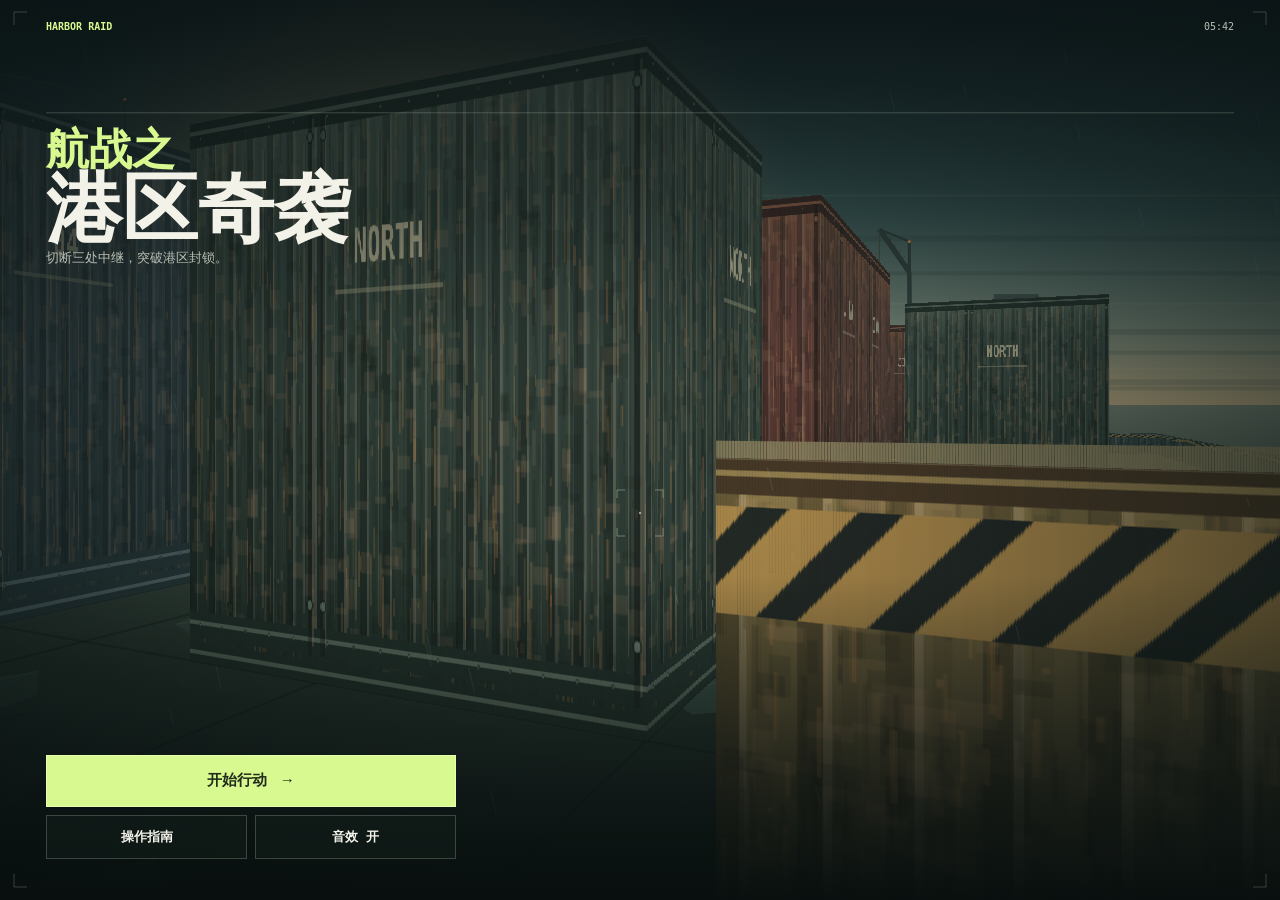
==== commit 9c74a883: "Use analog touch joystick in Harbor Raid" ====
--- a/harbor-raid.html
+++ b/harbor-raid.html
@@ -17,7 +17,7 @@
 </style>
 </head>
 <body>
-<canvas id="field" aria-label="航战之港区奇袭，第一人称射击游戏。按回车开始，用 WASD 移动。触屏可长按左下方向键移动、拖动右侧转向。"></canvas>
+<canvas id="field" aria-label="航战之港区奇袭，第一人称射击游戏。按回车开始，用 WASD 移动。触屏可拖动左下摇杆移动、拖动右侧转向。"></canvas>
 <div id="safe"></div>
 <noscript><p id="fallback">请开启 JavaScript 后重新打开游戏。</p></noscript>
 <script>
@@ -758,6 +758,10 @@
     this.right = w - safe.right - 14;
     this.top = safe.top + 12;
     this.bottom = h - safe.bottom - 13;
+    const radius = h < 525 ? 43 : Math.round(clamp((this.right - this.left) * .16, 46, 59));
+    this.stickLayout = {
+      x: this.left + radius, y: this.bottom - 49 - radius, radius, travel: radius - 18,
+    };
     this.focal = Math.min(w * 0.86, h * 0.92);
     this.highQuality = highQuality;
     this.stride = Math.max(rayStep, w / (highQuality ? 840 : 500));
@@ -1169,24 +1173,22 @@
     }
   }
 
-  movementPad(active) {
-    const ctx=this.ctx, size=this.h<525?44:Math.round(clamp(this.w*.13,44,54));
-    const gap=4, x=this.left, y=this.bottom-48-size*2-gap, step=size+gap;
-    const keys=[['forward',1,0,-Math.PI/2],['left',0,1,Math.PI],['back',1,1,Math.PI/2],['right',2,1,0]];
-    for (const [key,col,row,rotation] of keys) {
-      const xx=x+col*step, yy=y+row*step, down=active.has(key);
-      rect(ctx,xx,yy,size,size,down?'#d8f990':'rgba(15,27,25,.79)');
-      ctx.lineWidth=1;ctx.strokeStyle=down?'#edffbc':'rgba(217,233,211,.48)';
-      ctx.strokeRect(xx+.5,yy+.5,size-1,size-1);
-      ctx.save();ctx.translate(xx+size/2,yy+size/2);ctx.rotate(rotation);
-      shape(ctx,[[10,0],[-3,-8],[-3,-3],[-10,-3],[-10,3],[-3,3],[-3,8]],down?'#202b1b':'#edf1dd');
-      ctx.restore();
-      this.buttons.push({id:'move-'+key,x:xx,y:yy,w:size,h:size});
-    }
-    return y;
-  }
-
-  hud(game, activeMoves) {
+  movementStick(stick) {
+    const ctx = this.ctx, {x, y, radius, travel} = this.stickLayout;
+    circle(ctx,x,y,radius,'rgba(15,27,25,.62)',stick?C.mint:'rgba(217,233,211,.52)',1.2);
+    circle(ctx,x,y,travel,null,'rgba(217,233,211,.2)');
+    for (const [dx,dy] of [[0,-1],[1,0],[0,1],[-1,0]]) {
+      line(ctx,x+dx*(radius-10),y+dy*(radius-10),x+dx*(radius-4),y+dy*(radius-4),'rgba(217,233,211,.55)',1.5);
+    }
+    const knobX = x + (stick?.strafe || 0) * travel;
+    const knobY = y - (stick?.forward || 0) * travel;
+    circle(ctx,knobX,knobY,17,stick?C.mint:'#263732',stick?'#edffbc':'#84998a',1.4);
+    circle(ctx,knobX,knobY,4,stick?'#344729':'#c1cec0');
+    this.buttons.push({id:'move-stick',x:x-radius,y:y-radius,w:radius*2,h:radius*2});
+    return y-radius;
+  }
+
+  hud(game, stick) {
     const ctx=this.ctx,w=this.w,h=this.h,L=this.left,R=this.right,T=this.top,B=this.bottom;
     rect(ctx,0,0,w,T+136,gradient(ctx,0,0,0,T+136,[[0,'rgba(12,22,21,.87)'],[.68,'rgba(12,22,21,.26)'],[1,'rgba(12,22,21,0)']]));
     rect(ctx,0,B-113,w,h-B+113,gradient(ctx,0,B-113,0,h,[[0,'rgba(12,22,21,0)'],[1,'rgba(12,22,21,.92)']]));
@@ -1208,10 +1210,10 @@
 
     this.objectiveMarkers(game);
     this.reticle(game);
-    const padTop=this.movementPad(activeMoves);
+    const padTop=this.movementStick(stick);
     const hintY=h*.45+34;
     if(game.noticeUntil>game.time) label(ctx,game.notice,w/2,hintY,{align:'center',size:12,weight:700,color:C.orange,max:w-36});
-    const dialogue=game.radioUntil>game.time ? game.radio : game.time<16 ? '长按方向键移动 · 拖动视角 · 自动开火' : '';
+    const dialogue=game.radioUntil>game.time ? game.radio : game.time<16 ? '拖动摇杆移动 · 拖动右侧转向 · 自动开火' : '';
     if(dialogue && !game.interaction && padTop-55>T+118) {
       const room=R-L;
       const y=Math.min(padTop-53,Math.max(h*.68,T+122));
@@ -1290,7 +1292,7 @@
     if(mode==='help') {
       label(ctx,'操作指南',px,y+29,{size:24,weight:800});
       const rows=[
-        ['长按左下方向键','前后移动，左右横移。松手即停。'],
+        ['拖动左下摇杆','可向任意方向移动，轻推慢走，松手即停。'],
         ['另一只手拖动画面','可边移动边转向，上下拖动抬枪或压枪。'],
         ['准星对准目标','步枪会自动开火，也会自行换弹。'],
         ['靠近中继或撤离艇','点底部动作按钮，停留到进度完成。'],
@@ -1328,7 +1330,7 @@
     }
   }
 
-  draw(game,clock,screen,sound,reduced,activeMoves) {
+  draw(game,clock,screen,sound,reduced,stick) {
     this.buttons=[];
     this.sound=sound;
     this.camera(game,clock);
@@ -1338,7 +1340,7 @@
     this.worldObjects(game);
     this.weather(clock,reduced);
     if(game.mode!=='title') this.weapon(game);
-    if(screen==='play') this.hud(game,activeMoves);
+    if(screen==='play') this.hud(game,stick);
     else if(screen==='title') this.title(game);
     else if(screen==='help' && game.mode==='title') this.title(game);
     if(!['play','title'].includes(screen)) {
@@ -1360,7 +1362,6 @@
 const defaults = { forward: 0, strafe: 0, fire: false };
 const movementKeys = new Set(['KeyW','KeyA','KeyS','KeyD','ArrowUp','ArrowDown','ArrowLeft','ArrowRight','Space']);
 const tapSlop = 7;
-const direction = id => id?.startsWith('move-') ? id.slice(5) : '';
 const HD_LIMITS = [
   { ratio: 3, side: 2800, pixels: 3600000, rayStep: .72 },
   { ratio: 2.65, side: 2400, pixels: 2700000, rayStep: .85 },
@@ -1390,7 +1391,7 @@
   let overlay = '';
   let helpFrom = '';
   let touch = null;
-  const moveTouches = new Map();
+  let stick = null;
   let highQuality = adapter.load('quality') !== 'standard';
   let qualityTier = 0;
   let sampledFrames = 0;
@@ -1408,7 +1409,6 @@
   let guidedObjective = null;
 
   const screen = () => overlay || mission.mode;
-  const activeMoves = () => new Set(moveTouches.values());
   function syncAudio() {
     const next = sound && !hidden && screen() === 'play';
     if (next === audioAmbience) return;
@@ -1417,17 +1417,18 @@
   }
   function clearControls() {
     touch = null;
-    moveTouches.clear();
+    stick = null;
     pressed.clear();
   }
 
   function draw() {
     if (typeof ctx.setTransform === 'function') ctx.setTransform(scale, 0, 0, scale, 0, 0);
-    view.draw(mission, elapsed, screen(), sound, adapter.reduced(), activeMoves());
+    view.draw(mission, elapsed, screen(), sound, adapter.reduced(), stick);
   }
 
   function resize() {
     const { w, h, dpr, safe } = adapter.measure();
+    if (w !== view.w || h !== view.h) clearControls();
     const settings = renderSettings(w, h, dpr, highQuality, qualityTier);
     scale = settings.scale;
     adapter.canvas.width = Math.round(w * scale);
@@ -1510,9 +1511,9 @@
     if (hidden) return;
     if (sound) adapter.unlockSound();
     const button = view.hit(x,y)?.id;
-    const moveKey = direction(button);
-    if (screen() === 'play' && moveKey) {
-      moveTouches.set(id, moveKey);
+    if (screen() === 'play' && button === 'move-stick') {
+      if (stick) return;
+      stick = { id, x, y, strafe: 0, forward: 0 };
       mission.stop();
       guide = false;
       guidedObjective = null;
@@ -1524,8 +1525,16 @@
   }
 
   function move(id, x, y) {
-    if (moveTouches.has(id)) {
-      moveTouches.set(id, direction(view.hit(x,y)?.id));
+    if (stick?.id === id) {
+      const dx = x - stick.x, dy = y - stick.y;
+      const distance = Math.hypot(dx, dy);
+      const travel = view.stickLayout.travel;
+      const deadZone = 4;
+      const magnitude = distance > deadZone
+        ? clamp((distance - deadZone) / (travel - deadZone), 0, 1) / distance
+        : 0;
+      stick.strafe = dx * magnitude;
+      stick.forward = -dy * magnitude;
       return;
     }
     if (!touch || touch.id !== id || touch.button || screen() !== 'play') return;
@@ -1541,7 +1550,8 @@
   }
 
   function up(id, x, y, cancel = false) {
-    if (moveTouches.delete(id)) {
+    if (stick?.id === id) {
+      stick = null;
       draw();
       return;
     }
@@ -1611,9 +1621,10 @@
         }
         if (input.forward || input.strafe) { guide = false; guidedObjective = null; }
       }
-      const moves = activeMoves();
-      input.forward = clamp(input.forward + Number(moves.has('forward')) - Number(moves.has('back')), -1, 1);
-      input.strafe = clamp(input.strafe + Number(moves.has('right')) - Number(moves.has('left')), -1, 1);
+      if (stick) {
+        input.forward = clamp(input.forward + stick.forward, -1, 1);
+        input.strafe = clamp(input.strafe + stick.strafe, -1, 1);
+      }
       const next = mission.path[0] || guidedObjective;
       if (guide && next && elapsed-aimAt>1.1 && !mission.target && !touch) {
         const p = mission.player;
